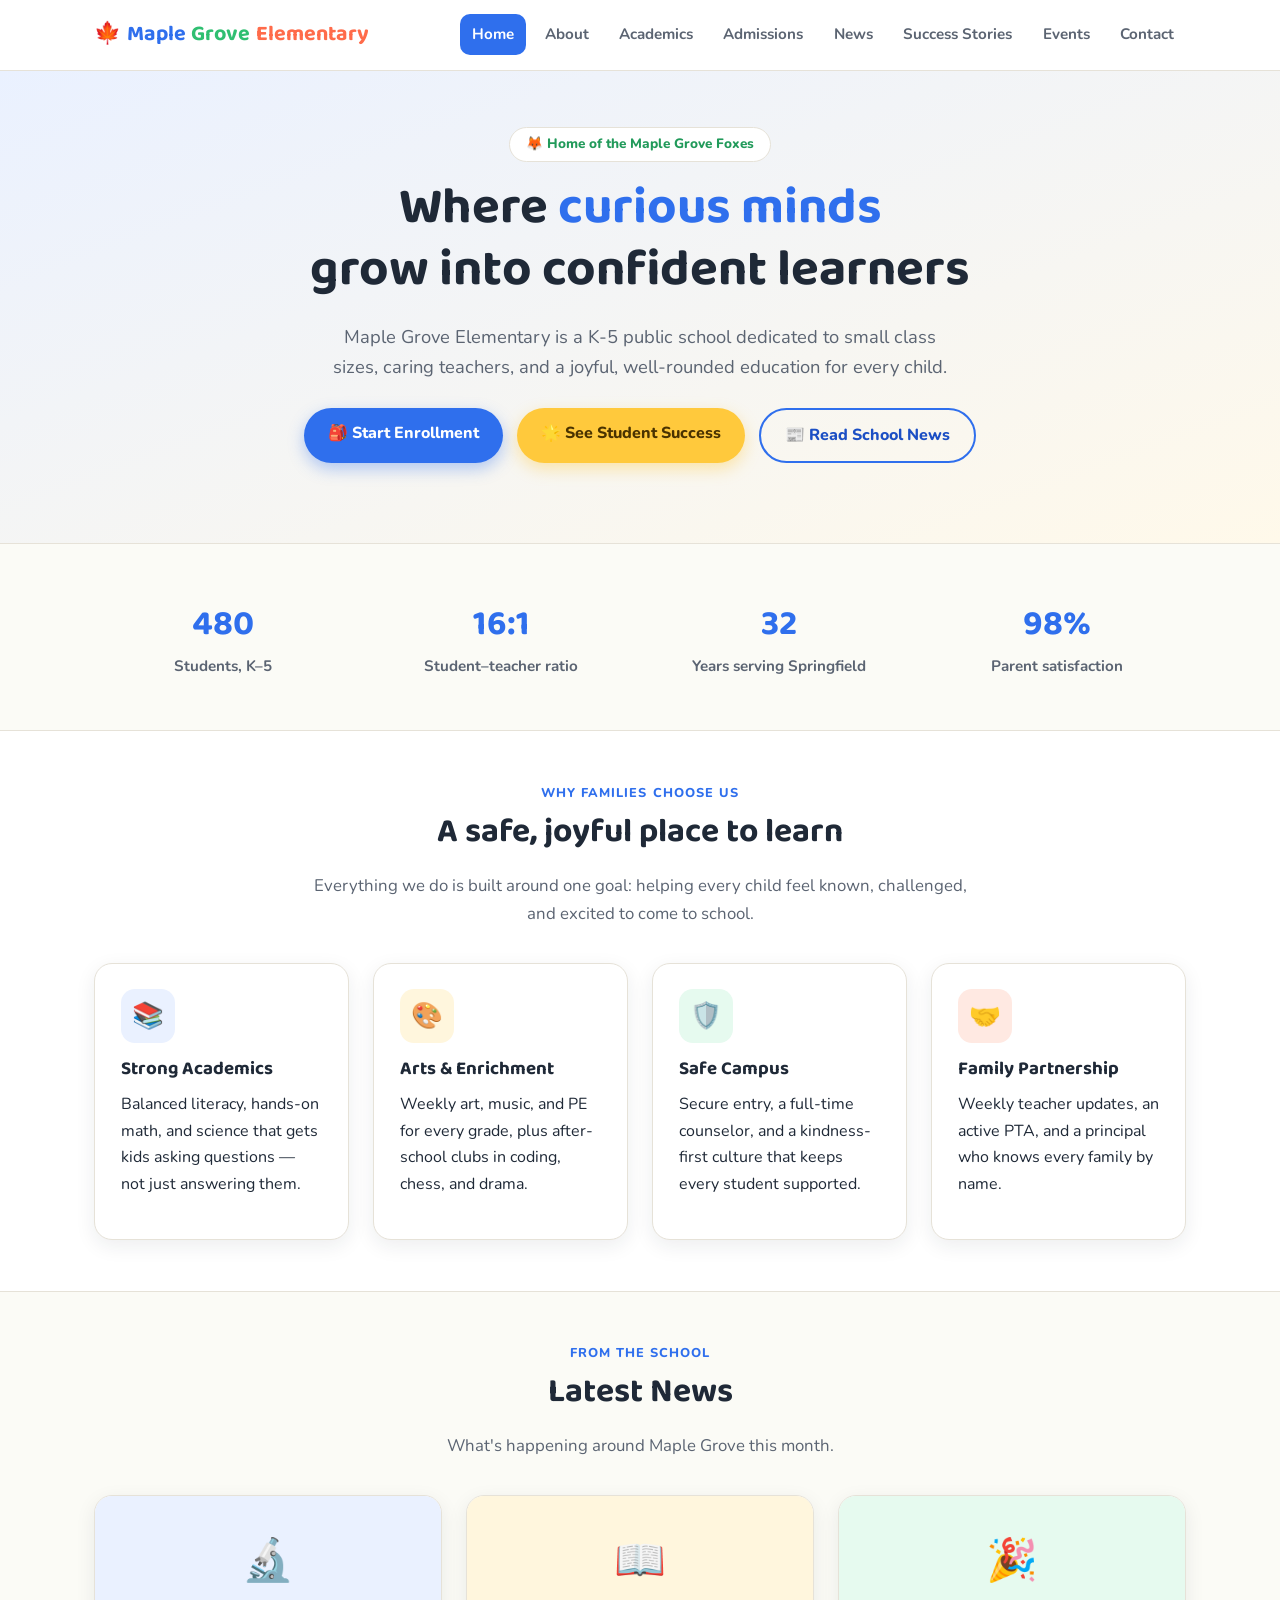
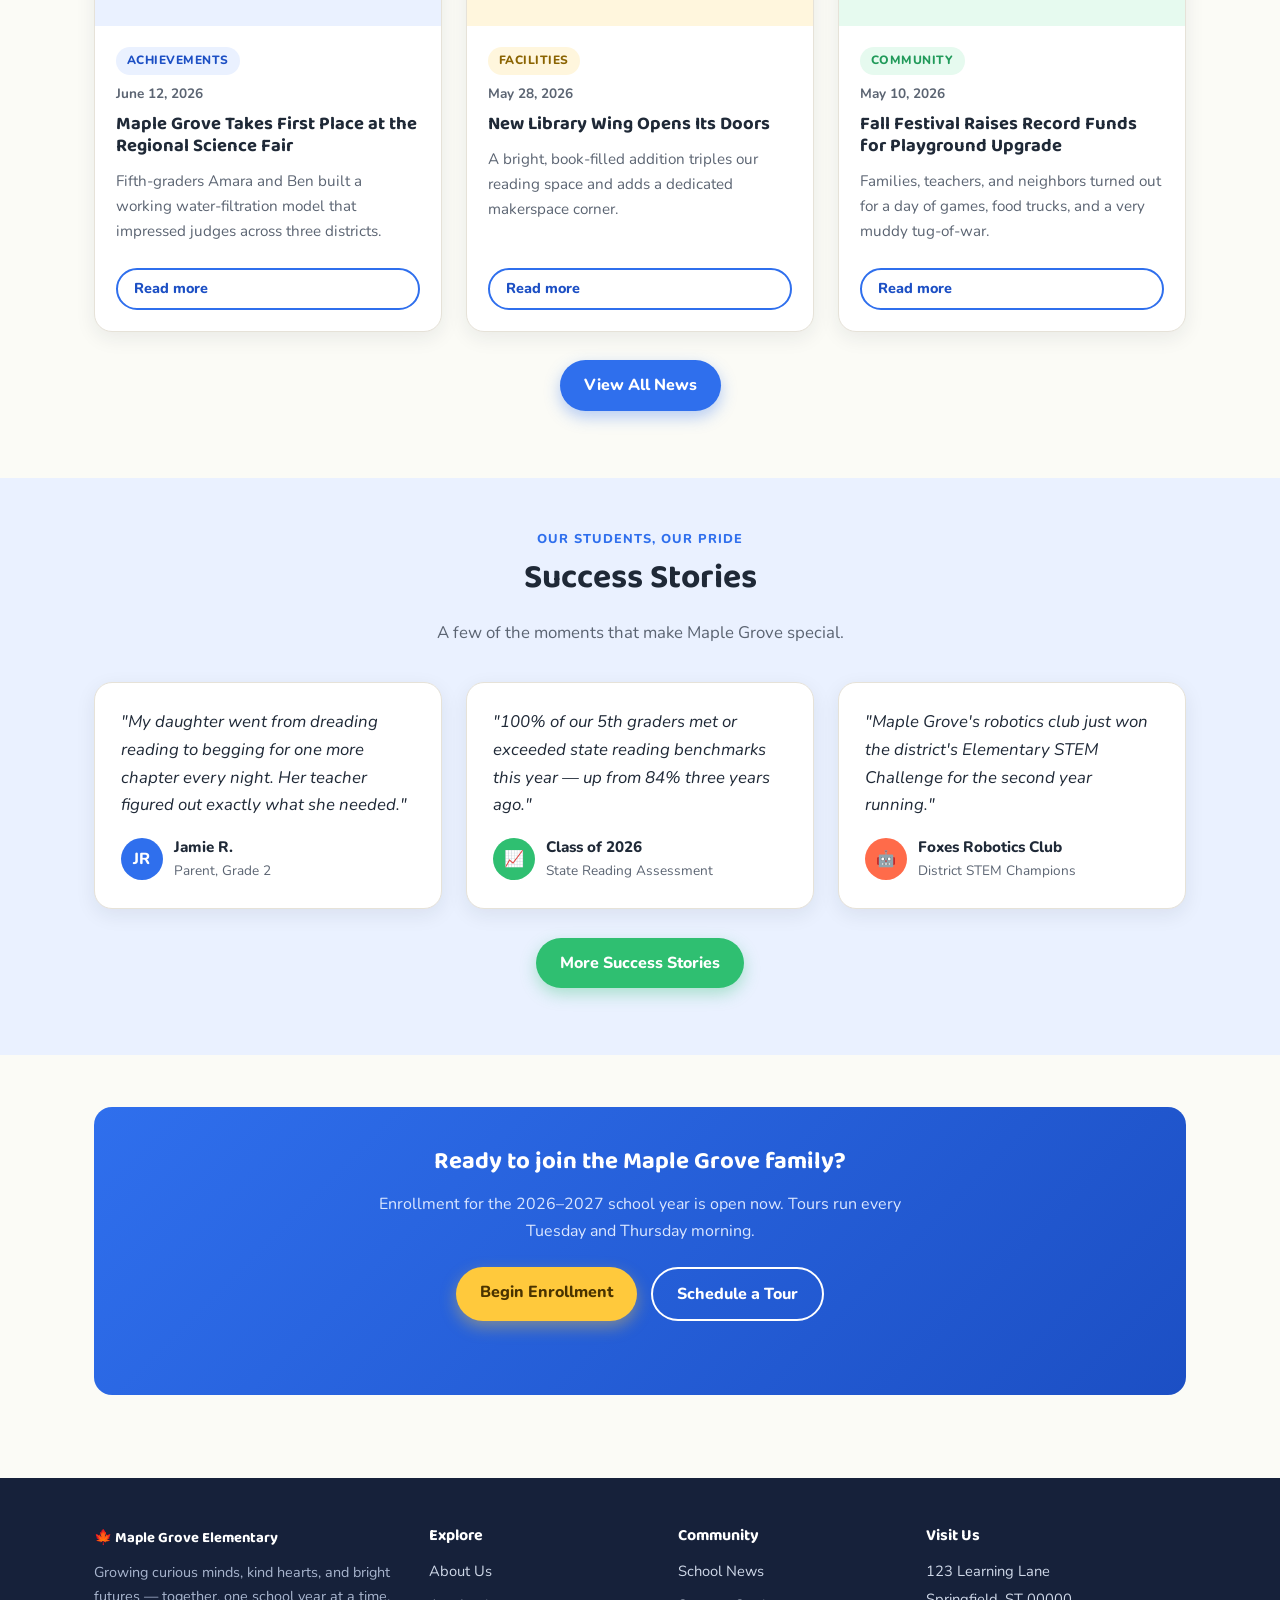
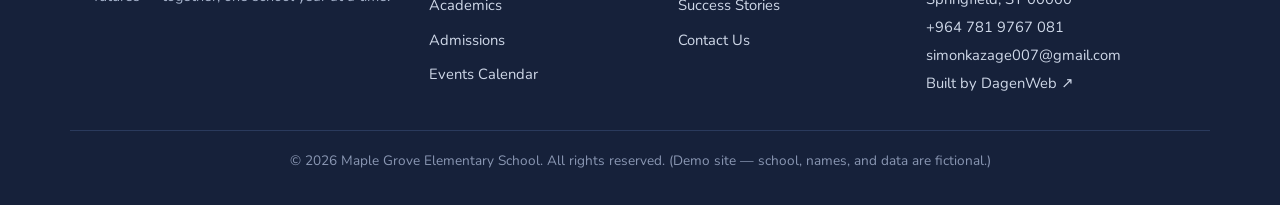
==== index.html @ 6165afce "Add files via upload" ====
<!DOCTYPE html>
<html lang="en">
<head>
<meta charset="UTF-8">
<meta name="viewport" content="width=device-width, initial-scale=1.0">
<title>Maple Grove Elementary School</title>
<meta name="description" content="Maple Grove Elementary School — a warm, welcoming K-5 school. Explore academics, admissions, news, events, and student success stories.">
<link rel="icon" href="data:image/svg+xml,<svg xmlns=%22http://www.w3.org/2000/svg%22 viewBox=%220 0 100 100%22><text y=%22.9em%22 font-size=%2290%22>🍁</text></svg>">
<link rel="preconnect" href="https://fonts.googleapis.com">
<link rel="preconnect" href="https://fonts.gstatic.com" crossorigin>
<link href="https://fonts.googleapis.com/css2?family=Baloo+2:wght@500;600;700;800&family=Nunito:wght@400;600;700;800&display=swap" rel="stylesheet">
<link rel="stylesheet" href="assets/css/style.css">
</head>
<body>
<header class="site-header">
    <div class="container header-inner">
        <a href="index.html" class="logo">🍁 <span class="logo-m">Maple</span> <span class="logo-g">Grove</span> <span class="logo-e">Elementary</span></a>
        <nav class="main-nav">
            <button class="nav-toggle" id="navToggle" aria-label="Toggle menu">☰</button>
            <ul id="navList">
                <li><a href="index.html" class="active">Home</a></li>
                <li><a href="about.html">About</a></li>
                <li><a href="academics.html">Academics</a></li>
                <li><a href="admissions.html">Admissions</a></li>
                <li><a href="news.html">News</a></li>
                <li><a href="success.html">Success Stories</a></li>
                <li><a href="events.html">Events</a></li>
                <li><a href="contact.html">Contact</a></li>
            </ul>
        </nav>
    </div>
</header>

<main>
<section class="hero">
    <div class="container hero-inner">
        <span class="hero-eyebrow">🦊 Home of the Maple Grove Foxes</span>
        <h1>Where <span class="accent">curious minds</span><br>grow into confident learners</h1>
        <p class="hero-sub">Maple Grove Elementary is a K-5 public school dedicated to small class sizes, caring teachers, and a joyful, well-rounded education for every child.</p>
        <div class="hero-actions">
            <a href="admissions.html" class="btn btn-blue">🎒 Start Enrollment</a>
            <a href="success.html" class="btn btn-yellow">🌟 See Student Success</a>
            <a href="news.html" class="btn btn-outline">📰 Read School News</a>
        </div>
    </div>
</section>

<section class="section">
    <div class="container">
        <div class="stats-row">
            <div class="stat"><span class="stat-num">480</span><span class="stat-label">Students, K–5</span></div>
            <div class="stat"><span class="stat-num">16:1</span><span class="stat-label">Student–teacher ratio</span></div>
            <div class="stat"><span class="stat-num">32</span><span class="stat-label">Years serving Springfield</span></div>
            <div class="stat"><span class="stat-num">98%</span><span class="stat-label">Parent satisfaction</span></div>
        </div>
    </div>
</section>

<section class="section section-alt">
    <div class="container">
        <div class="section-head">
            <span class="eyebrow">Why families choose us</span>
            <h2 class="section-title">A safe, joyful place to learn</h2>
            <p class="section-sub">Everything we do is built around one goal: helping every child feel known, challenged, and excited to come to school.</p>
        </div>
        <div class="grid grid-4">
            <div class="card">
                <div class="icon-badge bg-blue">📚</div>
                <h3>Strong Academics</h3>
                <p>Balanced literacy, hands-on math, and science that gets kids asking questions — not just answering them.</p>
            </div>
            <div class="card">
                <div class="icon-badge bg-yellow">🎨</div>
                <h3>Arts &amp; Enrichment</h3>
                <p>Weekly art, music, and PE for every grade, plus after-school clubs in coding, chess, and drama.</p>
            </div>
            <div class="card">
                <div class="icon-badge bg-green">🛡️</div>
                <h3>Safe Campus</h3>
                <p>Secure entry, a full-time counselor, and a kindness-first culture that keeps every student supported.</p>
            </div>
            <div class="card">
                <div class="icon-badge bg-orange">🤝</div>
                <h3>Family Partnership</h3>
                <p>Weekly teacher updates, an active PTA, and a principal who knows every family by name.</p>
            </div>
        </div>
    </div>
</section>

<section class="section">
    <div class="container">
        <div class="section-head">
            <span class="eyebrow">From the school</span>
            <h2 class="section-title">Latest News</h2>
            <p class="section-sub">What's happening around Maple Grove this month.</p>
        </div>
        <div class="grid grid-3">
            <div class="news-card">
                <div class="news-thumb bg-blue">🔬</div>
                <div class="news-card-body">
                    <span class="tag tag-blue">Achievements</span>
                    <span class="news-date">June 12, 2026</span>
                    <h3>Maple Grove Takes First Place at the Regional Science Fair</h3>
                    <p>Fifth-graders Amara and Ben built a working water-filtration model that impressed judges across three districts.</p>
                    <a href="news/article-science-fair.html" class="btn btn-outline btn-sm">Read more</a>
                </div>
            </div>
            <div class="news-card">
                <div class="news-thumb bg-yellow">📖</div>
                <div class="news-card-body">
                    <span class="tag tag-yellow">Facilities</span>
                    <span class="news-date">May 28, 2026</span>
                    <h3>New Library Wing Opens Its Doors</h3>
                    <p>A bright, book-filled addition triples our reading space and adds a dedicated makerspace corner.</p>
                    <a href="news/article-library-wing.html" class="btn btn-outline btn-sm">Read more</a>
                </div>
            </div>
            <div class="news-card">
                <div class="news-thumb bg-green">🎉</div>
                <div class="news-card-body">
                    <span class="tag tag-green">Community</span>
                    <span class="news-date">May 10, 2026</span>
                    <h3>Fall Festival Raises Record Funds for Playground Upgrade</h3>
                    <p>Families, teachers, and neighbors turned out for a day of games, food trucks, and a very muddy tug-of-war.</p>
                    <a href="news/article-fall-festival.html" class="btn btn-outline btn-sm">Read more</a>
                </div>
            </div>
        </div>
        <p class="text-center" style="margin-top:1.8rem;"><a href="news.html" class="btn btn-blue">View All News</a></p>
    </div>
</section>

<section class="section section-tint">
    <div class="container">
        <div class="section-head">
            <span class="eyebrow">Our students, our pride</span>
            <h2 class="section-title">Success Stories</h2>
            <p class="section-sub">A few of the moments that make Maple Grove special.</p>
        </div>
        <div class="grid grid-3">
            <div class="testimonial-card">
                <p class="testimonial-quote">"My daughter went from dreading reading to begging for one more chapter every night. Her teacher figured out exactly what she needed."</p>
                <div class="testimonial-author">
                    <div class="avatar avatar-blue">JR</div>
                    <div>
                        <div class="testimonial-name">Jamie R.</div>
                        <div class="testimonial-role">Parent, Grade 2</div>
                    </div>
                </div>
            </div>
            <div class="testimonial-card">
                <p class="testimonial-quote">"100% of our 5th graders met or exceeded state reading benchmarks this year — up from 84% three years ago."</p>
                <div class="testimonial-author">
                    <div class="avatar avatar-green">📈</div>
                    <div>
                        <div class="testimonial-name">Class of 2026</div>
                        <div class="testimonial-role">State Reading Assessment</div>
                    </div>
                </div>
            </div>
            <div class="testimonial-card">
                <p class="testimonial-quote">"Maple Grove's robotics club just won the district's Elementary STEM Challenge for the second year running."</p>
                <div class="testimonial-author">
                    <div class="avatar avatar-orange">🤖</div>
                    <div>
                        <div class="testimonial-name">Foxes Robotics Club</div>
                        <div class="testimonial-role">District STEM Champions</div>
                    </div>
                </div>
            </div>
        </div>
        <p class="text-center" style="margin-top:1.8rem;"><a href="success.html" class="btn btn-green">More Success Stories</a></p>
    </div>
</section>

<section class="section">
    <div class="container">
        <div class="cta-banner">
            <h2>Ready to join the Maple Grove family?</h2>
            <p>Enrollment for the 2026–2027 school year is open now. Tours run every Tuesday and Thursday morning.</p>
            <div class="hero-actions">
                <a href="admissions.html" class="btn btn-yellow">Begin Enrollment</a>
                <a href="contact.html" class="btn btn-outline" style="color:#fff;border-color:#fff;">Schedule a Tour</a>
            </div>
        </div>
    </div>
</section>
</main>

<footer class="site-footer">
    <div class="container footer-grid">
        <div class="footer-col footer-about">
            <a href="index.html" class="logo">🍁 Maple Grove Elementary</a>
            <p>Growing curious minds, kind hearts, and bright futures — together, one school year at a time.</p>
        </div>
        <div class="footer-col">
            <h4>Explore</h4>
            <ul>
                <li><a href="about.html">About Us</a></li>
                <li><a href="academics.html">Academics</a></li>
                <li><a href="admissions.html">Admissions</a></li>
                <li><a href="events.html">Events Calendar</a></li>
            </ul>
        </div>
        <div class="footer-col">
            <h4>Community</h4>
            <ul>
                <li><a href="news.html">School News</a></li>
                <li><a href="success.html">Success Stories</a></li>
                <li><a href="contact.html">Contact Us</a></li>
            </ul>
        </div>
        <div class="footer-col">
            <h4>Visit Us</h4>
            <address>
                123 Learning Lane<br>
                Springfield, ST 00000<br>
                <a href="tel:+9647819767081">+964 781 9767 081</a><br>
                <a href="mailto:simonkazage007@gmail.com">simonkazage007@gmail.com</a><br>
                <a href="https://simon-dagenhart.github.io/DagenWeb/" target="_blank" rel="noopener noreferrer">Built by DagenWeb &#8599;</a>
            </address>
        </div>
    </div>
    <div class="container footer-bottom">
        <p>&copy; <span id="year"></span> Maple Grove Elementary School. All rights reserved. (Demo site — school, names, and data are fictional.)</p>
    </div>
</footer>
<script src="assets/js/main.js"></script>
</body>
</html>
---- assets/css/style.css ----
:root {
    --blue: #2f6fed;
    --blue-dark: #1c4fc4;
    --blue-light: #eaf1ff;
    --yellow: #ffc93c;
    --yellow-dark: #e0a800;
    --green: #2fbf71;
    --green-dark: #219a5a;
    --orange: #ff6b4a;
    --red: #e8483a;
    --ink: #1f2937;
    --ink-light: #5b6472;
    --bg: #fbfbf6;
    --card-bg: #ffffff;
    --border: #e6e2d8;
    --radius: 18px;
    --radius-sm: 10px;
    --shadow: 0 6px 20px rgba(31, 41, 55, 0.08);
    --shadow-lg: 0 12px 32px rgba(31, 41, 55, 0.12);
}

* { box-sizing: border-box; }

html { scroll-behavior: smooth; }

body {
    margin: 0;
    font-family: 'Nunito', system-ui, -apple-system, 'Segoe UI', sans-serif;
    background: var(--bg);
    color: var(--ink);
    line-height: 1.65;
}

h1, h2, h3, h4 {
    font-family: 'Baloo 2', 'Nunito', system-ui, sans-serif;
    line-height: 1.2;
    margin: 0 0 0.6em;
    color: var(--ink);
}

p { margin: 0 0 1em; }

.container {
    max-width: 1140px;
    margin: 0 auto;
    padding: 0 1.5rem;
}

.container.narrow { max-width: 760px; }

a { color: var(--blue-dark); }
a:hover { color: var(--blue); }

img { max-width: 100%; display: block; }

ul { padding-left: 1.2em; }

/* ---------- Header ---------- */
.site-header {
    background: #ffffffee;
    backdrop-filter: blur(6px);
    border-bottom: 1px solid var(--border);
    position: sticky;
    top: 0;
    z-index: 20;
}

.header-inner {
    display: flex;
    align-items: center;
    justify-content: space-between;
    padding: 0.9rem 1.5rem;
    gap: 1rem;
}

.logo {
    font-family: 'Baloo 2', sans-serif;
    font-size: 1.35rem;
    font-weight: 700;
    color: var(--ink);
    text-decoration: none;
    white-space: nowrap;
    display: flex;
    align-items: center;
    gap: 0.35rem;
}
.logo:hover { color: var(--ink); }
.logo .logo-m { color: var(--blue); }
.logo .logo-g { color: var(--green); }
.logo .logo-e { color: var(--orange); }

.main-nav { display: flex; align-items: center; }

.nav-toggle {
    display: none;
    background: none;
    border: 2px solid var(--border);
    border-radius: var(--radius-sm);
    font-size: 1.3rem;
    padding: 0.25rem 0.6rem;
    cursor: pointer;
}

#navList {
    display: flex;
    list-style: none;
    margin: 0;
    padding: 0;
    gap: 0.4rem;
    flex-wrap: wrap;
    justify-content: flex-end;
}

#navList a {
    display: block;
    padding: 0.5rem 0.75rem;
    border-radius: var(--radius-sm);
    color: var(--ink-light);
    text-decoration: none;
    font-weight: 700;
    font-size: 0.95rem;
    transition: background 0.15s, color 0.15s;
}

#navList a:hover { background: var(--blue-light); color: var(--blue-dark); }
#navList a.active { background: var(--blue); color: #fff; }

/* ---------- Buttons ---------- */
.btn {
    display: inline-block;
    padding: 0.75rem 1.5rem;
    border-radius: 999px;
    font-weight: 800;
    text-decoration: none;
    font-size: 1rem;
    border: none;
    cursor: pointer;
    transition: transform 0.12s ease, box-shadow 0.12s ease;
}
.btn:hover { transform: translateY(-2px); text-decoration: none; }

.btn-blue { background: var(--blue); color: #fff; box-shadow: 0 6px 16px rgba(47, 111, 237, 0.35); }
.btn-blue:hover { background: var(--blue-dark); color: #fff; }

.btn-yellow { background: var(--yellow); color: #4a3300; box-shadow: 0 6px 16px rgba(255, 201, 60, 0.4); }
.btn-yellow:hover { background: var(--yellow-dark); color: #4a3300; }

.btn-green { background: var(--green); color: #fff; box-shadow: 0 6px 16px rgba(47, 191, 113, 0.35); }
.btn-green:hover { background: var(--green-dark); color: #fff; }

.btn-outline {
    background: transparent;
    color: var(--blue-dark);
    border: 2px solid var(--blue);
}
.btn-outline:hover { background: var(--blue-light); color: var(--blue-dark); }

.btn-sm { padding: 0.45rem 1rem; font-size: 0.9rem; }

/* ---------- Hero ---------- */
.hero {
    background: linear-gradient(160deg, var(--blue-light) 0%, #fff9ea 100%);
    padding: 3.5rem 0 3rem;
    border-bottom: 1px solid var(--border);
}

.hero-inner { text-align: center; }

.hero-eyebrow {
    display: inline-block;
    background: #fff;
    border: 1px solid var(--border);
    border-radius: 999px;
    padding: 0.35rem 1rem;
    font-weight: 800;
    font-size: 0.85rem;
    color: var(--green-dark);
    margin-bottom: 1rem;
}

.hero h1 {
    font-size: clamp(2rem, 5vw, 3.2rem);
    margin-bottom: 0.4em;
}
.hero h1 .accent { color: var(--blue); }

.hero-sub {
    max-width: 640px;
    margin: 0 auto 1.6rem;
    font-size: 1.15rem;
    color: var(--ink-light);
}

.hero-actions {
    display: flex;
    gap: 0.9rem;
    justify-content: center;
    flex-wrap: wrap;
    margin-bottom: 2rem;
}

.page-hero {
    background: linear-gradient(160deg, var(--blue-light) 0%, #fff9ea 100%);
    padding: 2.6rem 0;
    border-bottom: 1px solid var(--border);
    text-align: center;
}
.page-hero h1 { font-size: clamp(1.8rem, 4vw, 2.6rem); }
.page-hero p { color: var(--ink-light); max-width: 640px; margin: 0 auto; font-size: 1.05rem; }

/* ---------- Sections ---------- */
.section { padding: 3.2rem 0; }
.section-alt { background: #fff; border-top: 1px solid var(--border); border-bottom: 1px solid var(--border); }
.section-tint { background: var(--blue-light); }

.section-head { text-align: center; max-width: 680px; margin: 0 auto 2.2rem; }
.section-title { font-size: clamp(1.5rem, 3.5vw, 2.1rem); }
.section-sub { color: var(--ink-light); font-size: 1.05rem; }
.eyebrow {
    display: block;
    font-weight: 800;
    color: var(--blue);
    text-transform: uppercase;
    letter-spacing: 0.08em;
    font-size: 0.8rem;
    margin-bottom: 0.5rem;
}

/* ---------- Grids & Cards ---------- */
.grid { display: grid; gap: 1.5rem; }
.grid-2 { grid-template-columns: repeat(2, 1fr); }
.grid-3 { grid-template-columns: repeat(3, 1fr); }
.grid-4 { grid-template-columns: repeat(4, 1fr); }

.card {
    background: var(--card-bg);
    border: 1px solid var(--border);
    border-radius: var(--radius);
    padding: 1.6rem;
    box-shadow: var(--shadow);
}

.icon-badge {
    width: 54px;
    height: 54px;
    border-radius: 14px;
    display: flex;
    align-items: center;
    justify-content: center;
    font-size: 1.6rem;
    margin-bottom: 0.9rem;
}
.bg-blue { background: var(--blue-light); }
.bg-yellow { background: #fff6dd; }
.bg-green { background: #e6faef; }
.bg-orange { background: #ffe9e2; }

/* Stats */
.stats-row {
    display: grid;
    grid-template-columns: repeat(4, 1fr);
    gap: 1.2rem;
    text-align: center;
}
.stat-num {
    font-family: 'Baloo 2', sans-serif;
    font-size: 2.2rem;
    font-weight: 700;
    color: var(--blue);
    display: block;
}
.stat-label { color: var(--ink-light); font-weight: 700; font-size: 0.95rem; }

/* News cards */
.news-card {
    background: var(--card-bg);
    border: 1px solid var(--border);
    border-radius: var(--radius);
    overflow: hidden;
    box-shadow: var(--shadow);
    display: flex;
    flex-direction: column;
}
.news-thumb {
    height: 130px;
    display: flex;
    align-items: center;
    justify-content: center;
    font-size: 2.6rem;
}
.news-card-body { padding: 1.3rem; display: flex; flex-direction: column; gap: 0.5rem; flex: 1; }
.news-date { color: var(--ink-light); font-size: 0.85rem; font-weight: 700; }
.news-card-body h3 { font-size: 1.15rem; margin-bottom: 0.2em; }
.news-card-body p { color: var(--ink-light); font-size: 0.95rem; flex: 1; }

.tag {
    display: inline-block;
    font-size: 0.75rem;
    font-weight: 800;
    text-transform: uppercase;
    letter-spacing: 0.04em;
    padding: 0.25rem 0.7rem;
    border-radius: 999px;
    width: fit-content;
}
.tag-blue { background: var(--blue-light); color: var(--blue-dark); }
.tag-green { background: #e6faef; color: var(--green-dark); }
.tag-orange { background: #ffe9e2; color: #a8401f; }
.tag-yellow { background: #fff6dd; color: #8a6300; }

/* Article page */
.article-header { margin-bottom: 1.6rem; }
.article-meta { color: var(--ink-light); font-size: 0.9rem; font-weight: 700; margin-bottom: 0.6rem; }
.article-body { font-size: 1.08rem; }
.article-body h2 { margin-top: 1.4em; font-size: 1.35rem; }
.article-body blockquote {
    margin: 1.5rem 0;
    padding: 1rem 1.3rem;
    background: var(--blue-light);
    border-left: 4px solid var(--blue);
    border-radius: var(--radius-sm);
    font-style: italic;
}
.back-link { display: inline-block; margin-bottom: 1.4rem; font-weight: 700; }

/* Testimonials */
.testimonial-card {
    background: var(--card-bg);
    border: 1px solid var(--border);
    border-radius: var(--radius);
    padding: 1.6rem;
    box-shadow: var(--shadow);
}
.testimonial-quote { font-size: 1.05rem; font-style: italic; margin-bottom: 1rem; }
.testimonial-author { display: flex; align-items: center; gap: 0.7rem; }
.avatar {
    width: 42px;
    height: 42px;
    border-radius: 50%;
    display: flex;
    align-items: center;
    justify-content: center;
    font-weight: 800;
    color: #fff;
    flex-shrink: 0;
}
.avatar-blue { background: var(--blue); }
.avatar-green { background: var(--green); }
.avatar-orange { background: var(--orange); }
.testimonial-name { font-weight: 800; font-size: 0.95rem; }
.testimonial-role { color: var(--ink-light); font-size: 0.85rem; }

/* Staff */
.staff-card { text-align: center; }
.staff-card .avatar { width: 76px; height: 76px; font-size: 1.6rem; margin: 0 auto 0.8rem; }
.staff-card h3 { margin-bottom: 0.1em; font-size: 1.1rem; }
.staff-role { color: var(--blue-dark); font-weight: 800; font-size: 0.9rem; margin-bottom: 0.5rem; }
.staff-card p { color: var(--ink-light); font-size: 0.9rem; }

/* Timeline (achievements) */
.timeline { list-style: none; padding: 0; margin: 0; }
.timeline li {
    display: grid;
    grid-template-columns: 90px 1fr;
    gap: 1.2rem;
    padding: 1.1rem 0;
    border-bottom: 1px solid var(--border);
}
.timeline li:last-child { border-bottom: none; }
.timeline-year { font-family: 'Baloo 2', sans-serif; font-weight: 700; color: var(--green-dark); font-size: 1.1rem; }
.timeline h4 { margin-bottom: 0.2em; font-size: 1.05rem; }
.timeline p { color: var(--ink-light); margin-bottom: 0; font-size: 0.95rem; }

/* Tables */
.table-wrap { overflow-x: auto; border: 1px solid var(--border); border-radius: var(--radius); }
table { width: 100%; border-collapse: collapse; background: var(--card-bg); }
th, td { padding: 0.85rem 1.1rem; text-align: left; border-bottom: 1px solid var(--border); font-size: 0.95rem; }
th { background: var(--blue-light); color: var(--blue-dark); font-weight: 800; }
tr:last-child td { border-bottom: none; }

/* Steps */
.steps { list-style: none; padding: 0; margin: 0; display: grid; gap: 1rem; }
.step {
    display: grid;
    grid-template-columns: 44px 1fr;
    gap: 1rem;
    background: var(--card-bg);
    border: 1px solid var(--border);
    border-radius: var(--radius);
    padding: 1.2rem;
    box-shadow: var(--shadow);
}
.step-num {
    width: 44px;
    height: 44px;
    border-radius: 50%;
    background: var(--blue);
    color: #fff;
    display: flex;
    align-items: center;
    justify-content: center;
    font-weight: 800;
    font-family: 'Baloo 2', sans-serif;
}
.step h3 { margin-bottom: 0.2em; font-size: 1.05rem; }
.step p { margin-bottom: 0; color: var(--ink-light); }

/* Events */
.event-card {
    display: grid;
    grid-template-columns: 90px 1fr;
    gap: 1.2rem;
    background: var(--card-bg);
    border: 1px solid var(--border);
    border-radius: var(--radius);
    padding: 1.2rem;
    box-shadow: var(--shadow);
    align-items: center;
}
.event-date {
    background: var(--blue-light);
    border-radius: var(--radius-sm);
    text-align: center;
    padding: 0.6rem 0.3rem;
    color: var(--blue-dark);
}
.event-date .day { font-family: 'Baloo 2', sans-serif; font-size: 1.5rem; font-weight: 700; display: block; }
.event-date .mon { font-size: 0.75rem; font-weight: 800; text-transform: uppercase; }
.event-card h3 { font-size: 1.05rem; margin-bottom: 0.15em; }
.event-card p { margin-bottom: 0; color: var(--ink-light); font-size: 0.92rem; }

/* FAQ */
details.faq {
    background: var(--card-bg);
    border: 1px solid var(--border);
    border-radius: var(--radius-sm);
    padding: 1rem 1.2rem;
    margin-bottom: 0.8rem;
}
details.faq summary { font-weight: 800; cursor: pointer; }
details.faq p { margin: 0.7rem 0 0; color: var(--ink-light); }

/* CTA banner */
.cta-banner {
    background: linear-gradient(135deg, var(--blue), #1c4fc4);
    color: #fff;
    border-radius: var(--radius);
    padding: 2.6rem 2rem;
    text-align: center;
}
.cta-banner h2 { color: #fff; }
.cta-banner p { color: #dbe7ff; max-width: 560px; margin: 0 auto 1.4rem; }
.cta-banner .btn-yellow { color: #4a3300; }

/* Forms */
.form-grid { display: grid; gap: 1.1rem; }
label { display: block; font-weight: 800; margin-bottom: 0.35rem; font-size: 0.95rem; }
input, select, textarea {
    width: 100%;
    padding: 0.7rem 0.9rem;
    border: 1px solid var(--border);
    border-radius: var(--radius-sm);
    font-family: inherit;
    font-size: 1rem;
    background: #fff;
    color: var(--ink);
}
input:focus, select:focus, textarea:focus { outline: 2px solid var(--blue); outline-offset: 1px; }
.form-note { font-size: 0.85rem; color: var(--ink-light); }
.form-status { font-weight: 800; margin-top: 0.8rem; }
.form-status.ok { color: var(--green-dark); }

/* Map placeholder */
.map-box {
    background: repeating-linear-gradient(45deg, var(--blue-light), var(--blue-light) 12px, #fff 12px, #fff 24px);
    border: 1px solid var(--border);
    border-radius: var(--radius);
    padding: 2.2rem;
    text-align: center;
    color: var(--blue-dark);
    font-weight: 800;
}

/* Footer */
.site-footer { background: #16213a; color: #cfd8e8; padding: 3rem 0 1.2rem; margin-top: 2rem; }
.footer-grid { display: grid; grid-template-columns: 1.4fr 1fr 1fr 1.2fr; gap: 2rem; padding-bottom: 2rem; border-bottom: 1px solid #2a3a5c; }
.footer-col h4 { color: #fff; font-size: 1rem; margin-bottom: 0.8rem; }
.footer-col ul { list-style: none; padding: 0; margin: 0; display: grid; gap: 0.5rem; }
.footer-col a { color: #cfd8e8; text-decoration: none; font-size: 0.92rem; }
.footer-col a:hover { color: #fff; text-decoration: underline; }
.footer-about .logo { color: #fff; margin-bottom: 0.7rem; }
.footer-about .logo .logo-m, .footer-about .logo .logo-g, .footer-about .logo .logo-e { color: #fff; }
.footer-about p { font-size: 0.9rem; color: #a9b6cf; }
address { font-style: normal; font-size: 0.92rem; line-height: 1.9; }
.footer-bottom { padding-top: 1.2rem; text-align: center; font-size: 0.85rem; color: #8a97b3; }

/* Utility */
.mt-0 { margin-top: 0; }
.text-center { text-align: center; }

/* ---------- Responsive ---------- */
@media (max-width: 900px) {
    .grid-4 { grid-template-columns: repeat(2, 1fr); }
    .grid-3 { grid-template-columns: repeat(2, 1fr); }
    .stats-row { grid-template-columns: repeat(2, 1fr); gap: 1.6rem; }
    .footer-grid { grid-template-columns: 1fr 1fr; }
}

@media (max-width: 720px) {
    .nav-toggle { display: inline-block; }
    #navList {
        display: none;
        position: absolute;
        top: 100%;
        left: 0;
        right: 0;
        background: #fff;
        border-bottom: 1px solid var(--border);
        flex-direction: column;
        padding: 0.7rem 1.2rem 1.1rem;
        gap: 0.2rem;
    }
    #navList.open { display: flex; }
    .header-inner { position: relative; }
    .grid-2, .grid-3, .grid-4 { grid-template-columns: 1fr; }
    .stats-row { grid-template-columns: repeat(2, 1fr); }
    .footer-grid { grid-template-columns: 1fr; }
    .timeline li, .event-card, .step { grid-template-columns: 1fr; }
    .timeline-year { margin-bottom: 0.2rem; }
}
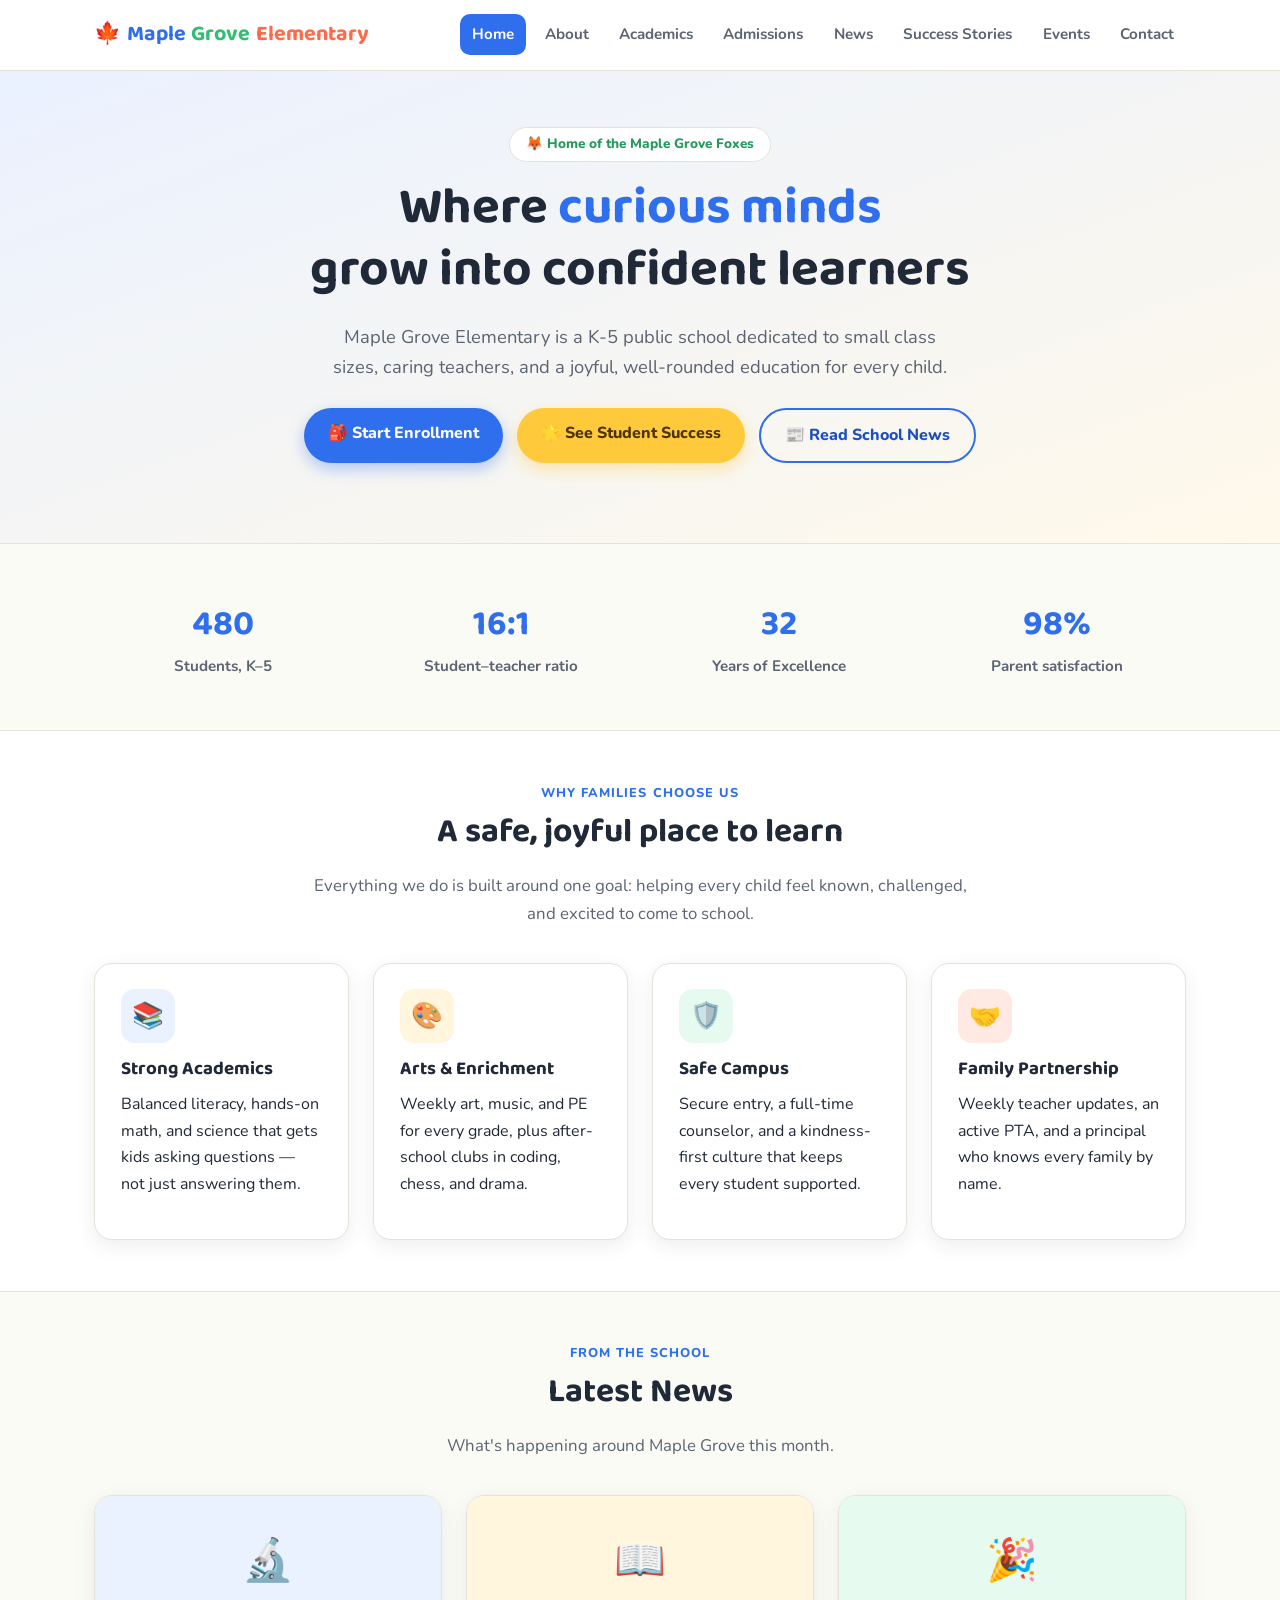
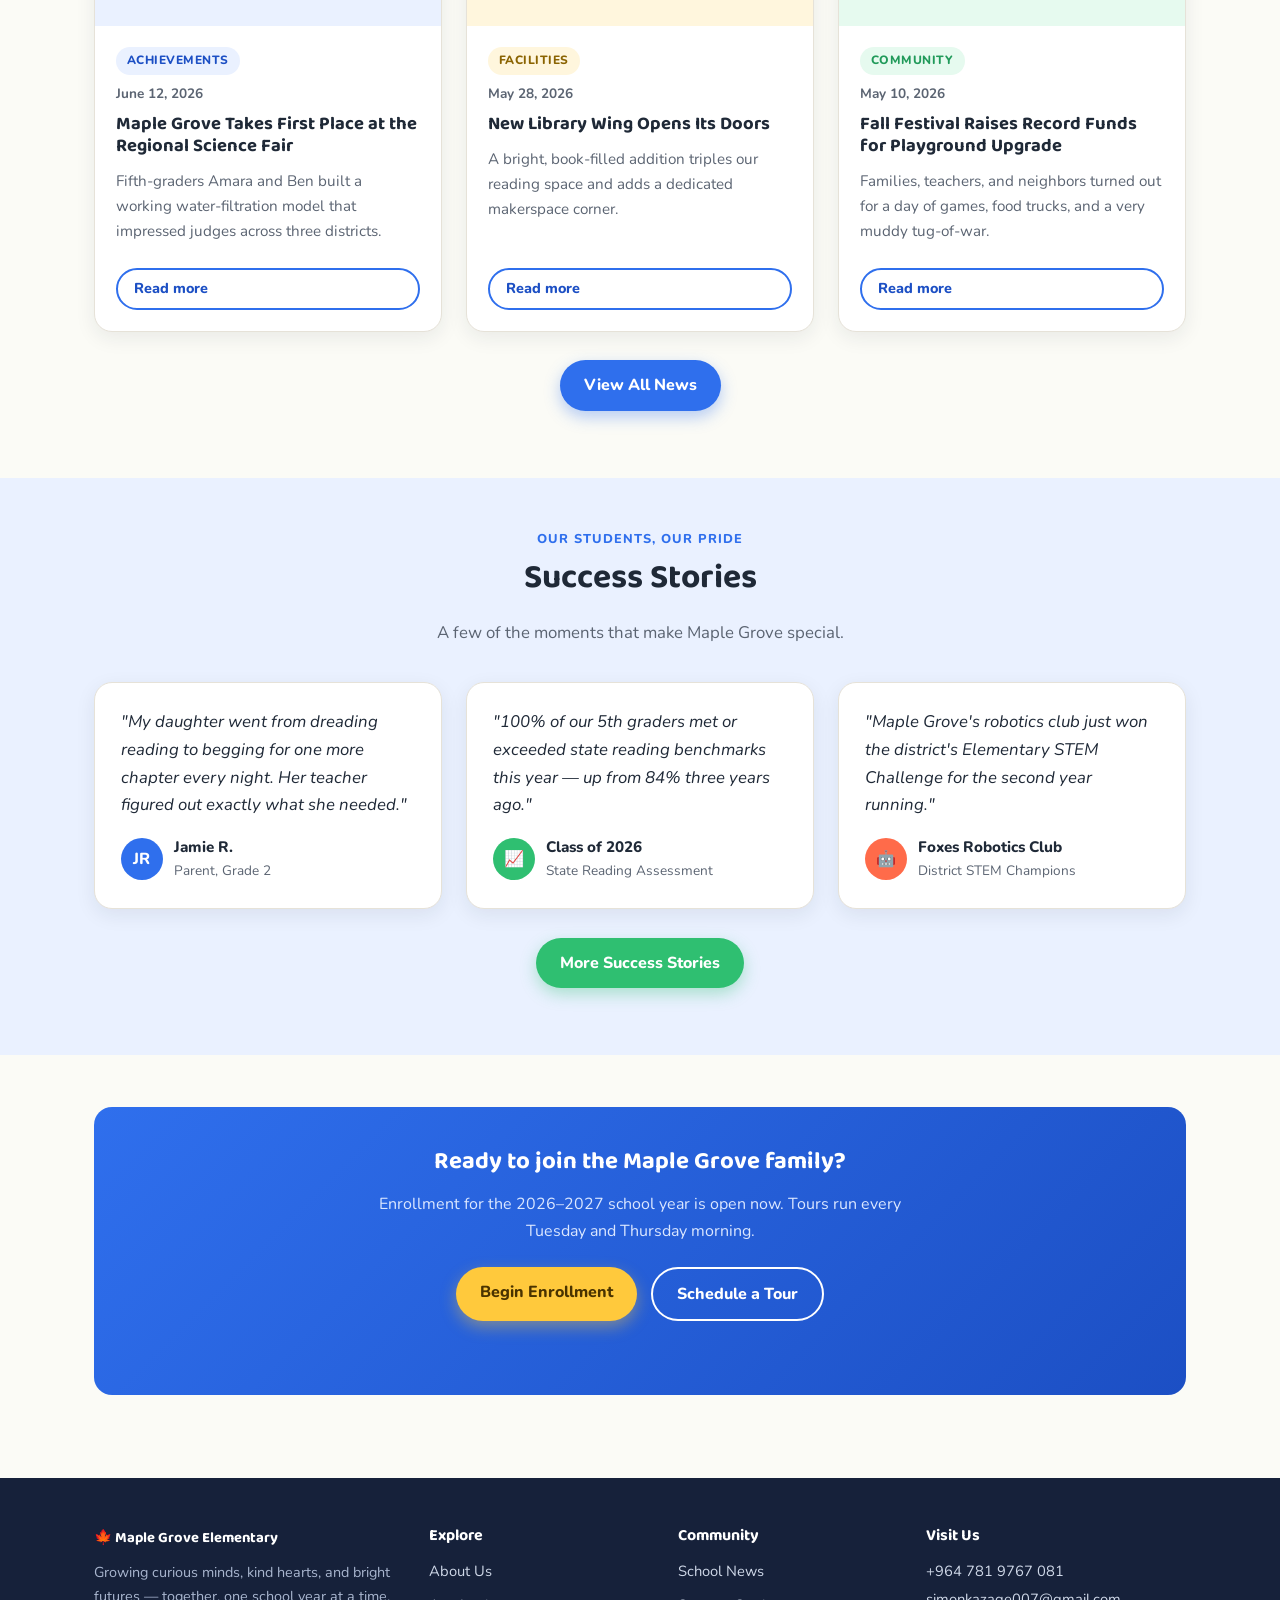
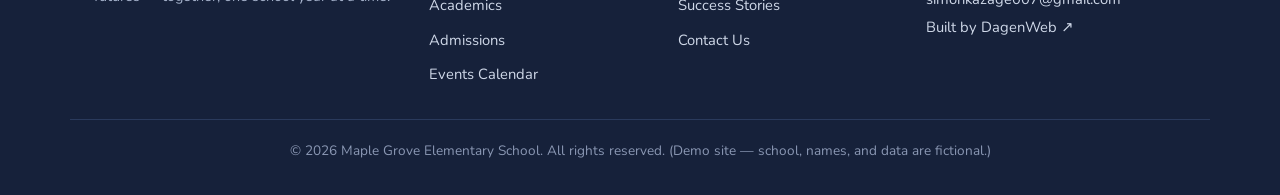
==== commit 7d482e40: "Add files via upload" ====
--- a/index.html
+++ b/index.html
@@ -50,7 +50,7 @@
         <div class="stats-row">
             <div class="stat"><span class="stat-num">480</span><span class="stat-label">Students, K–5</span></div>
             <div class="stat"><span class="stat-num">16:1</span><span class="stat-label">Student–teacher ratio</span></div>
-            <div class="stat"><span class="stat-num">32</span><span class="stat-label">Years serving Springfield</span></div>
+            <div class="stat"><span class="stat-num">32</span><span class="stat-label">Years of Excellence</span></div>
             <div class="stat"><span class="stat-num">98%</span><span class="stat-label">Parent satisfaction</span></div>
         </div>
     </div>
@@ -214,8 +214,6 @@
         <div class="footer-col">
             <h4>Visit Us</h4>
             <address>
-                123 Learning Lane<br>
-                Springfield, ST 00000<br>
                 <a href="tel:+9647819767081">+964 781 9767 081</a><br>
                 <a href="mailto:simonkazage007@gmail.com">simonkazage007@gmail.com</a><br>
                 <a href="https://simon-dagenhart.github.io/DagenWeb/" target="_blank" rel="noopener noreferrer">Built by DagenWeb &#8599;</a>
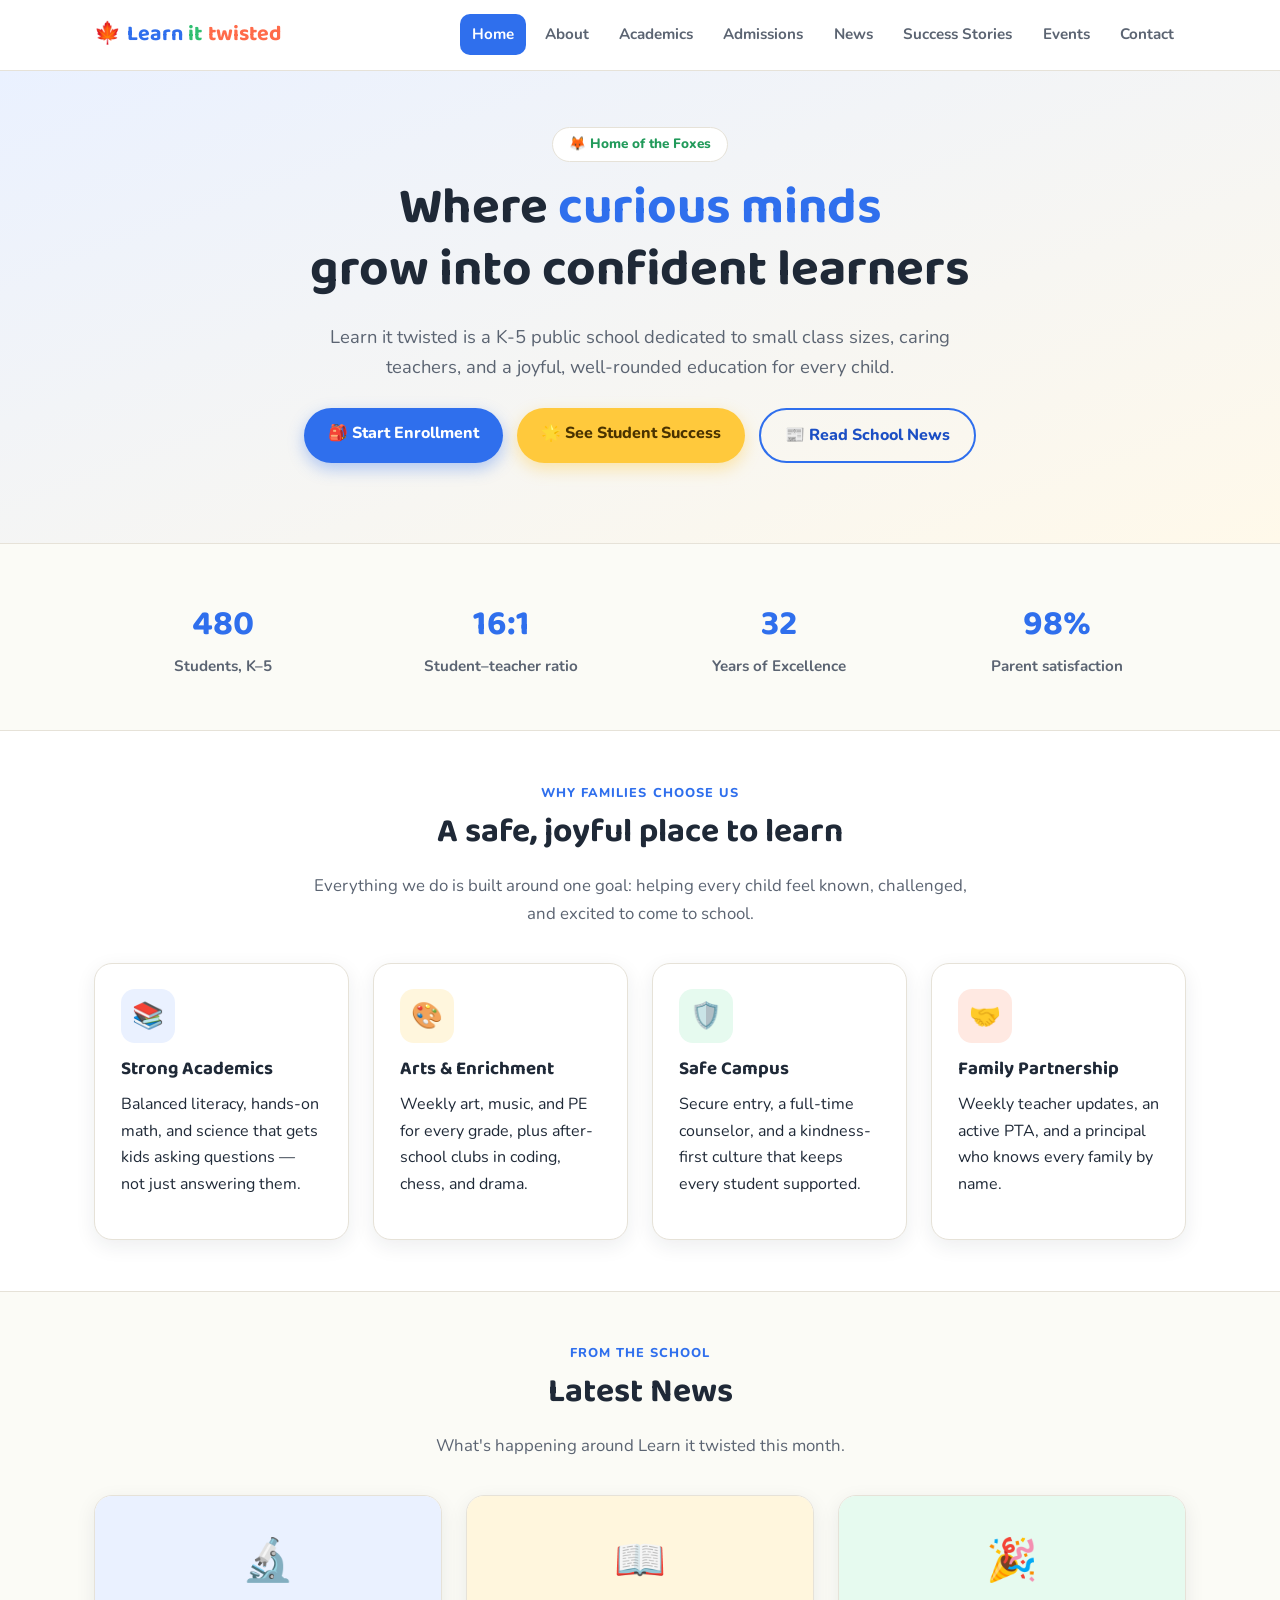
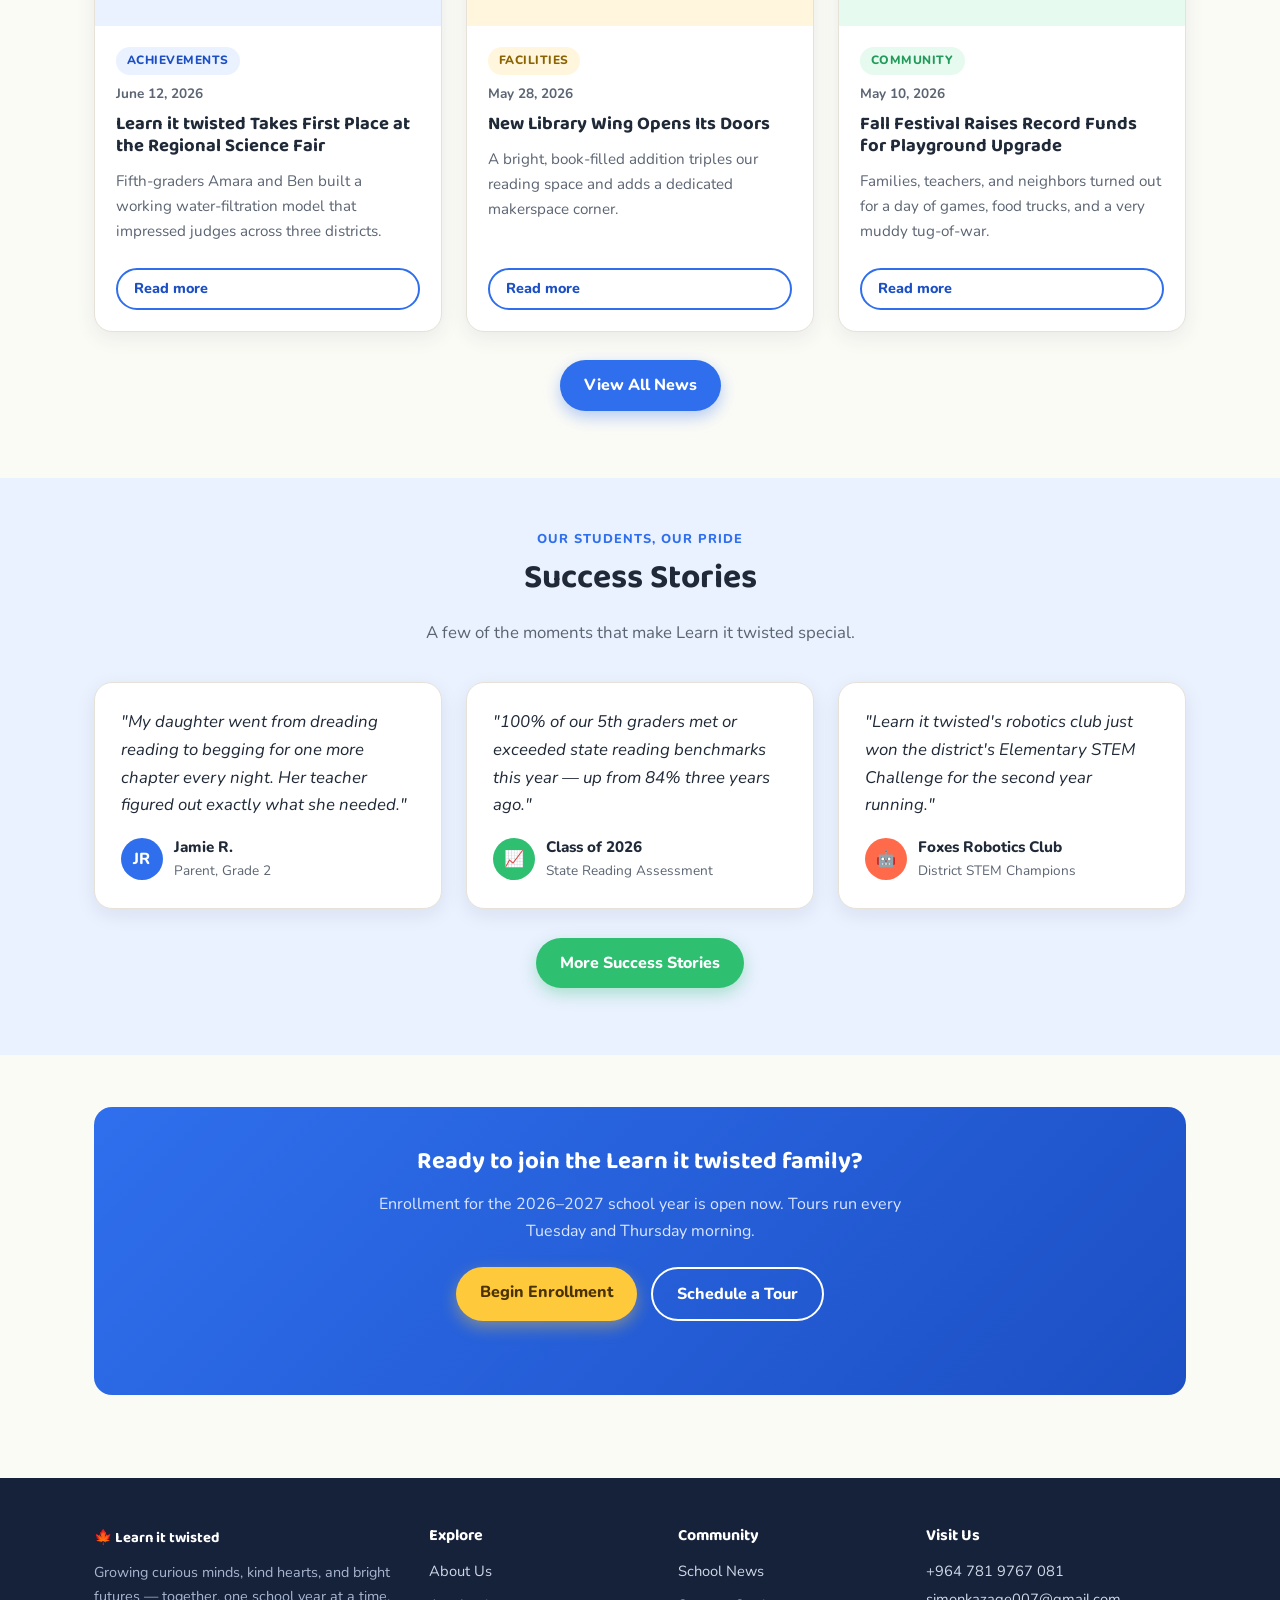
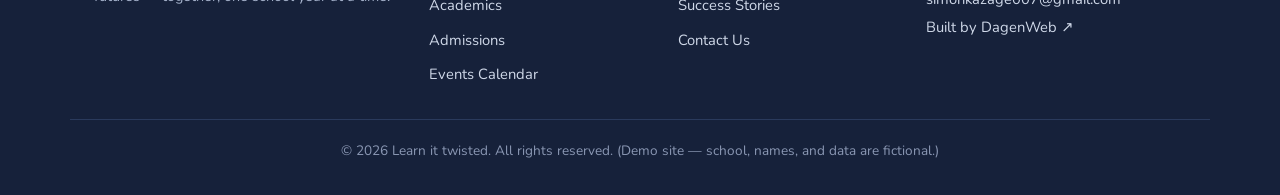
==== commit b291db3c: "Add files via upload" ====
--- a/index.html
+++ b/index.html
@@ -3,8 +3,8 @@
 <head>
 <meta charset="UTF-8">
 <meta name="viewport" content="width=device-width, initial-scale=1.0">
-<title>Maple Grove Elementary School</title>
-<meta name="description" content="Maple Grove Elementary School — a warm, welcoming K-5 school. Explore academics, admissions, news, events, and student success stories.">
+<title>Learn it twisted</title>
+<meta name="description" content="Learn it twisted — a warm, welcoming K-5 school. Explore academics, admissions, news, events, and student success stories.">
 <link rel="icon" href="data:image/svg+xml,<svg xmlns=%22http://www.w3.org/2000/svg%22 viewBox=%220 0 100 100%22><text y=%22.9em%22 font-size=%2290%22>🍁</text></svg>">
 <link rel="preconnect" href="https://fonts.googleapis.com">
 <link rel="preconnect" href="https://fonts.gstatic.com" crossorigin>
@@ -14,7 +14,7 @@
 <body>
 <header class="site-header">
     <div class="container header-inner">
-        <a href="index.html" class="logo">🍁 <span class="logo-m">Maple</span> <span class="logo-g">Grove</span> <span class="logo-e">Elementary</span></a>
+        <a href="index.html" class="logo">🍁 <span class="logo-m">Learn</span> <span class="logo-g">it</span> <span class="logo-e">twisted</span></a>
         <nav class="main-nav">
             <button class="nav-toggle" id="navToggle" aria-label="Toggle menu">☰</button>
             <ul id="navList">
@@ -34,9 +34,9 @@
 <main>
 <section class="hero">
     <div class="container hero-inner">
-        <span class="hero-eyebrow">🦊 Home of the Maple Grove Foxes</span>
+        <span class="hero-eyebrow">🦊 Home of the Foxes</span>
         <h1>Where <span class="accent">curious minds</span><br>grow into confident learners</h1>
-        <p class="hero-sub">Maple Grove Elementary is a K-5 public school dedicated to small class sizes, caring teachers, and a joyful, well-rounded education for every child.</p>
+        <p class="hero-sub">Learn it twisted is a K-5 public school dedicated to small class sizes, caring teachers, and a joyful, well-rounded education for every child.</p>
         <div class="hero-actions">
             <a href="admissions.html" class="btn btn-blue">🎒 Start Enrollment</a>
             <a href="success.html" class="btn btn-yellow">🌟 See Student Success</a>
@@ -93,7 +93,7 @@
         <div class="section-head">
             <span class="eyebrow">From the school</span>
             <h2 class="section-title">Latest News</h2>
-            <p class="section-sub">What's happening around Maple Grove this month.</p>
+            <p class="section-sub">What's happening around Learn it twisted this month.</p>
         </div>
         <div class="grid grid-3">
             <div class="news-card">
@@ -101,7 +101,7 @@
                 <div class="news-card-body">
                     <span class="tag tag-blue">Achievements</span>
                     <span class="news-date">June 12, 2026</span>
-                    <h3>Maple Grove Takes First Place at the Regional Science Fair</h3>
+                    <h3>Learn it twisted Takes First Place at the Regional Science Fair</h3>
                     <p>Fifth-graders Amara and Ben built a working water-filtration model that impressed judges across three districts.</p>
                     <a href="news/article-science-fair.html" class="btn btn-outline btn-sm">Read more</a>
                 </div>
@@ -136,7 +136,7 @@
         <div class="section-head">
             <span class="eyebrow">Our students, our pride</span>
             <h2 class="section-title">Success Stories</h2>
-            <p class="section-sub">A few of the moments that make Maple Grove special.</p>
+            <p class="section-sub">A few of the moments that make Learn it twisted special.</p>
         </div>
         <div class="grid grid-3">
             <div class="testimonial-card">
@@ -160,7 +160,7 @@
                 </div>
             </div>
             <div class="testimonial-card">
-                <p class="testimonial-quote">"Maple Grove's robotics club just won the district's Elementary STEM Challenge for the second year running."</p>
+                <p class="testimonial-quote">"Learn it twisted's robotics club just won the district's Elementary STEM Challenge for the second year running."</p>
                 <div class="testimonial-author">
                     <div class="avatar avatar-orange">🤖</div>
                     <div>
@@ -177,7 +177,7 @@
 <section class="section">
     <div class="container">
         <div class="cta-banner">
-            <h2>Ready to join the Maple Grove family?</h2>
+            <h2>Ready to join the Learn it twisted family?</h2>
             <p>Enrollment for the 2026–2027 school year is open now. Tours run every Tuesday and Thursday morning.</p>
             <div class="hero-actions">
                 <a href="admissions.html" class="btn btn-yellow">Begin Enrollment</a>
@@ -191,7 +191,7 @@
 <footer class="site-footer">
     <div class="container footer-grid">
         <div class="footer-col footer-about">
-            <a href="index.html" class="logo">🍁 Maple Grove Elementary</a>
+            <a href="index.html" class="logo">🍁 Learn it twisted</a>
             <p>Growing curious minds, kind hearts, and bright futures — together, one school year at a time.</p>
         </div>
         <div class="footer-col">
@@ -221,7 +221,7 @@
         </div>
     </div>
     <div class="container footer-bottom">
-        <p>&copy; <span id="year"></span> Maple Grove Elementary School. All rights reserved. (Demo site — school, names, and data are fictional.)</p>
+        <p>&copy; <span id="year"></span> Learn it twisted. All rights reserved. (Demo site — school, names, and data are fictional.)</p>
     </div>
 </footer>
 <script src="assets/js/main.js"></script>
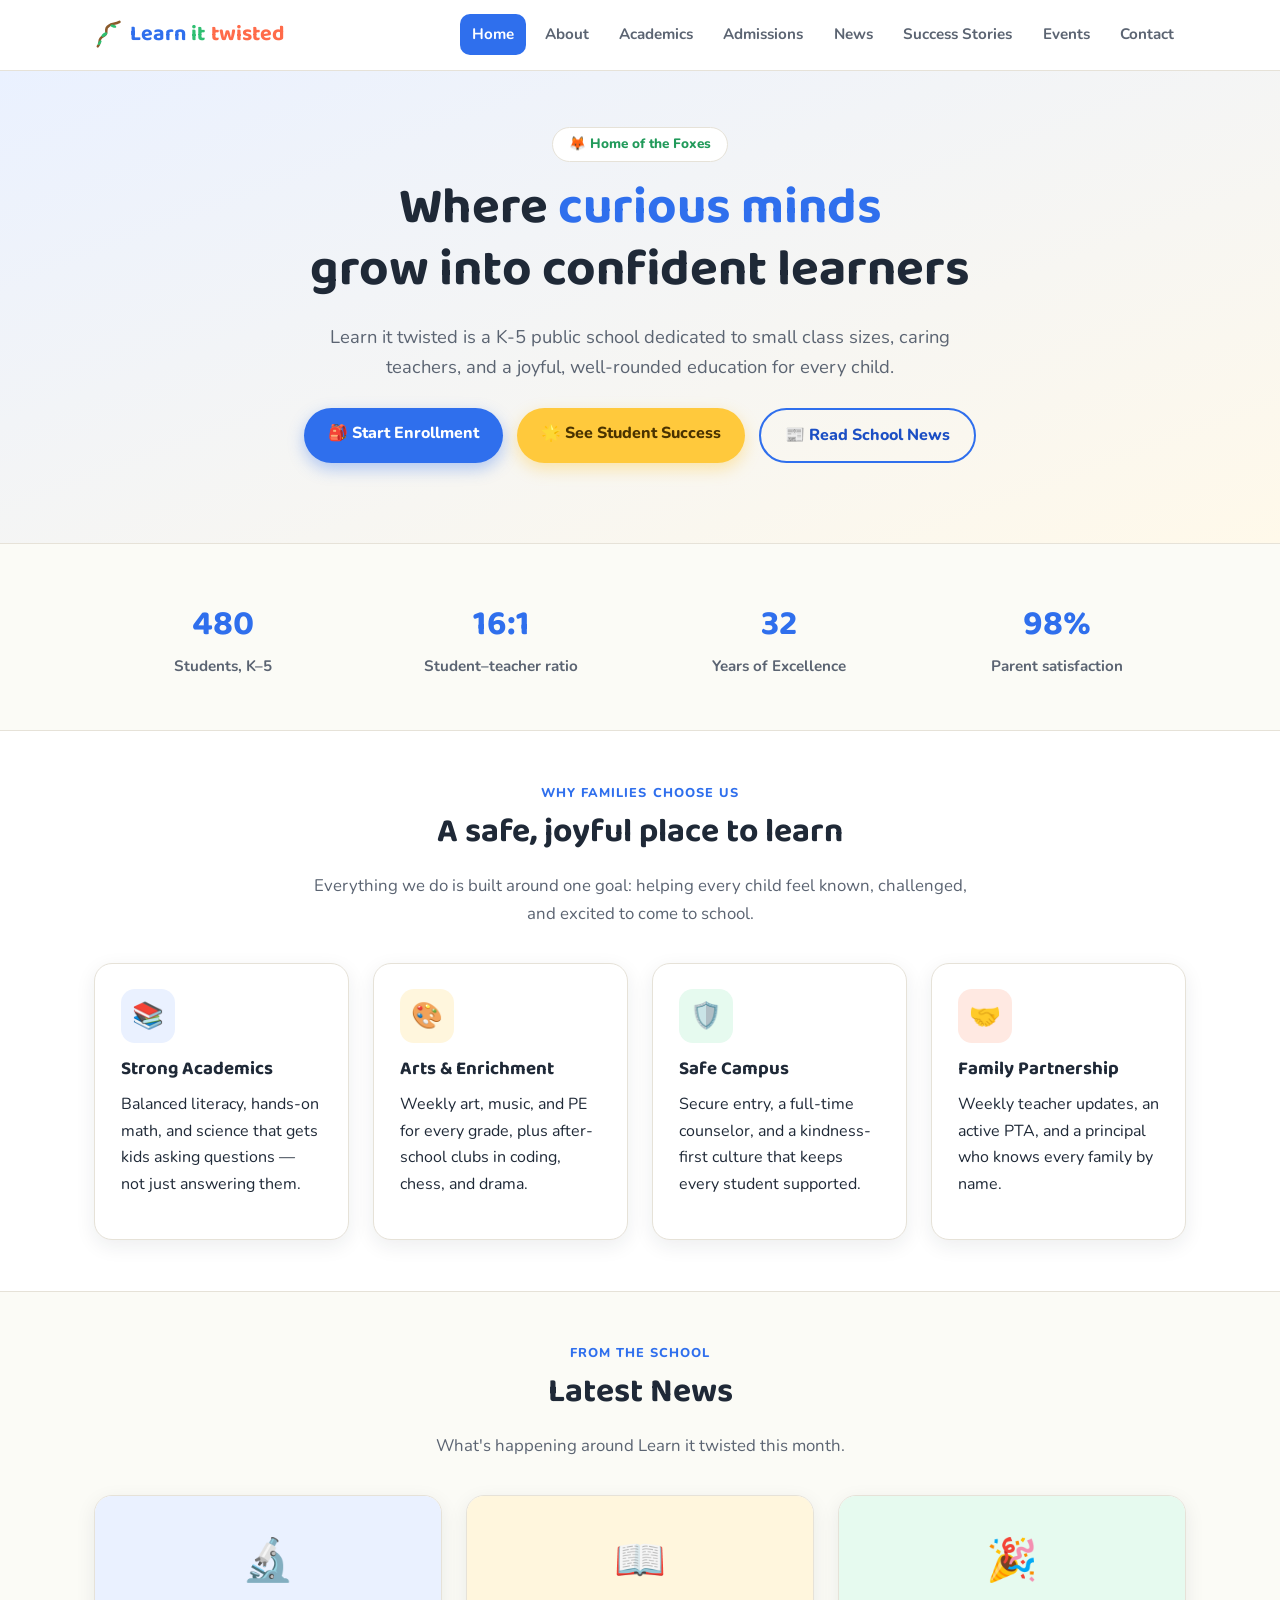
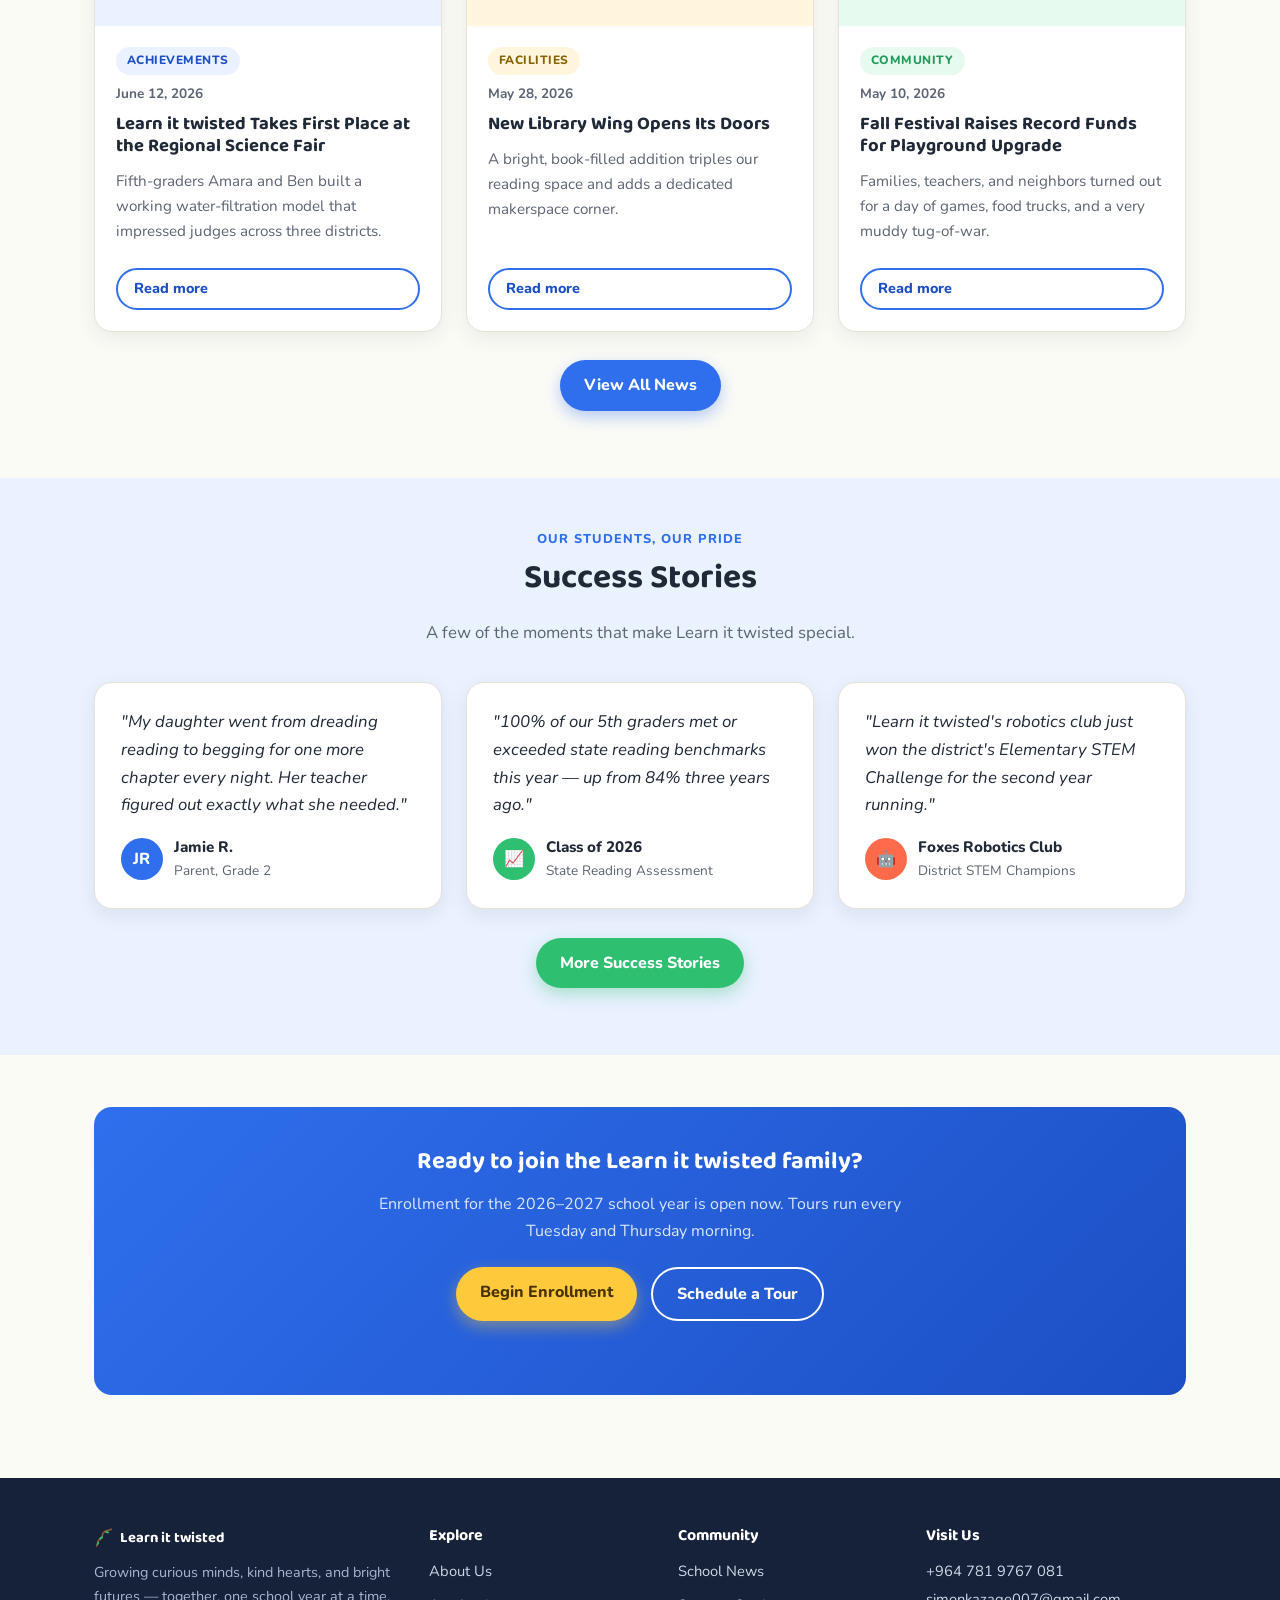
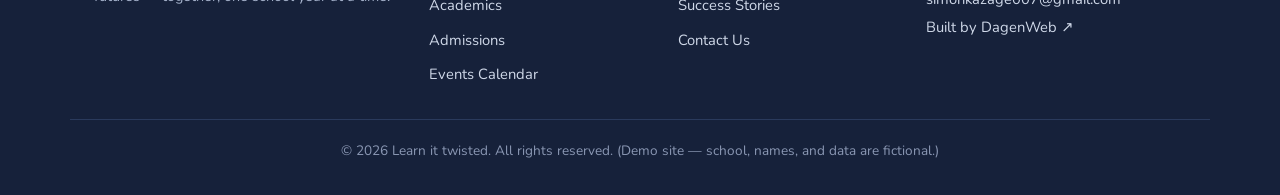
==== commit b828e797: "Add files via upload" ====
--- a/index.html
+++ b/index.html
@@ -5,7 +5,7 @@
 <meta name="viewport" content="width=device-width, initial-scale=1.0">
 <title>Learn it twisted</title>
 <meta name="description" content="Learn it twisted — a warm, welcoming K-5 school. Explore academics, admissions, news, events, and student success stories.">
-<link rel="icon" href="data:image/svg+xml,<svg xmlns=%22http://www.w3.org/2000/svg%22 viewBox=%220 0 100 100%22><text y=%22.9em%22 font-size=%2290%22>🍁</text></svg>">
+<link rel="icon" href="data:image/svg+xml,<svg xmlns=%22http://www.w3.org/2000/svg%22 viewBox=%220 0 32 32%22><path d=%22M4,28 C8,24 3,20 10,17 C17,14 9,10 16,6 C19,3 22,5 27,2%22 fill=%22none%22 stroke=%22%238b5a2b%22 stroke-width=%222.6%22 stroke-linecap=%22round%22/><ellipse cx=%2211%22 cy=%2215.5%22 rx=%223.4%22 ry=%221.7%22 fill=%22%232fbf71%22 transform=%22rotate(-35 11 15.5)%22/><ellipse cx=%2220.5%22 cy=%226.5%22 rx=%223.2%22 ry=%221.6%22 fill=%22%232fbf71%22 transform=%22rotate(15 20.5 6.5)%22/><ellipse cx=%226%22 cy=%2224%22 rx=%222.8%22 ry=%221.4%22 fill=%22%232fbf71%22 transform=%22rotate(-55 6 24)%22/></svg>">
 <link rel="preconnect" href="https://fonts.googleapis.com">
 <link rel="preconnect" href="https://fonts.gstatic.com" crossorigin>
 <link href="https://fonts.googleapis.com/css2?family=Baloo+2:wght@500;600;700;800&family=Nunito:wght@400;600;700;800&display=swap" rel="stylesheet">
@@ -14,7 +14,7 @@
 <body>
 <header class="site-header">
     <div class="container header-inner">
-        <a href="index.html" class="logo">🍁 <span class="logo-m">Learn</span> <span class="logo-g">it</span> <span class="logo-e">twisted</span></a>
+        <a href="index.html" class="logo"><svg class="brand-icon" viewBox="0 0 32 32" aria-hidden="true"><path d="M4,28 C8,24 3,20 10,17 C17,14 9,10 16,6 C19,3 22,5 27,2" fill="none" stroke="#8b5a2b" stroke-width="2.6" stroke-linecap="round"/><ellipse cx="11" cy="15.5" rx="3.4" ry="1.7" fill="#2fbf71" transform="rotate(-35 11 15.5)"/><ellipse cx="20.5" cy="6.5" rx="3.2" ry="1.6" fill="#2fbf71" transform="rotate(15 20.5 6.5)"/><ellipse cx="6" cy="24" rx="2.8" ry="1.4" fill="#2fbf71" transform="rotate(-55 6 24)"/></svg> <span class="logo-m">Learn</span> <span class="logo-g">it</span> <span class="logo-e">twisted</span></a>
         <nav class="main-nav">
             <button class="nav-toggle" id="navToggle" aria-label="Toggle menu">☰</button>
             <ul id="navList">
@@ -191,7 +191,7 @@
 <footer class="site-footer">
     <div class="container footer-grid">
         <div class="footer-col footer-about">
-            <a href="index.html" class="logo">🍁 Learn it twisted</a>
+            <a href="index.html" class="logo"><svg class="brand-icon" viewBox="0 0 32 32" aria-hidden="true"><path d="M4,28 C8,24 3,20 10,17 C17,14 9,10 16,6 C19,3 22,5 27,2" fill="none" stroke="#8b5a2b" stroke-width="2.6" stroke-linecap="round"/><ellipse cx="11" cy="15.5" rx="3.4" ry="1.7" fill="#2fbf71" transform="rotate(-35 11 15.5)"/><ellipse cx="20.5" cy="6.5" rx="3.2" ry="1.6" fill="#2fbf71" transform="rotate(15 20.5 6.5)"/><ellipse cx="6" cy="24" rx="2.8" ry="1.4" fill="#2fbf71" transform="rotate(-55 6 24)"/></svg> Learn it twisted</a>
             <p>Growing curious minds, kind hearts, and bright futures — together, one school year at a time.</p>
         </div>
         <div class="footer-col">
--- a/assets/css/style.css
+++ b/assets/css/style.css
@@ -88,6 +88,7 @@
 .logo .logo-m { color: var(--blue); }
 .logo .logo-g { color: var(--green); }
 .logo .logo-e { color: var(--orange); }
+.brand-icon { width: 1.4em; height: 1.4em; flex-shrink: 0; }
 
 .main-nav { display: flex; align-items: center; }
 
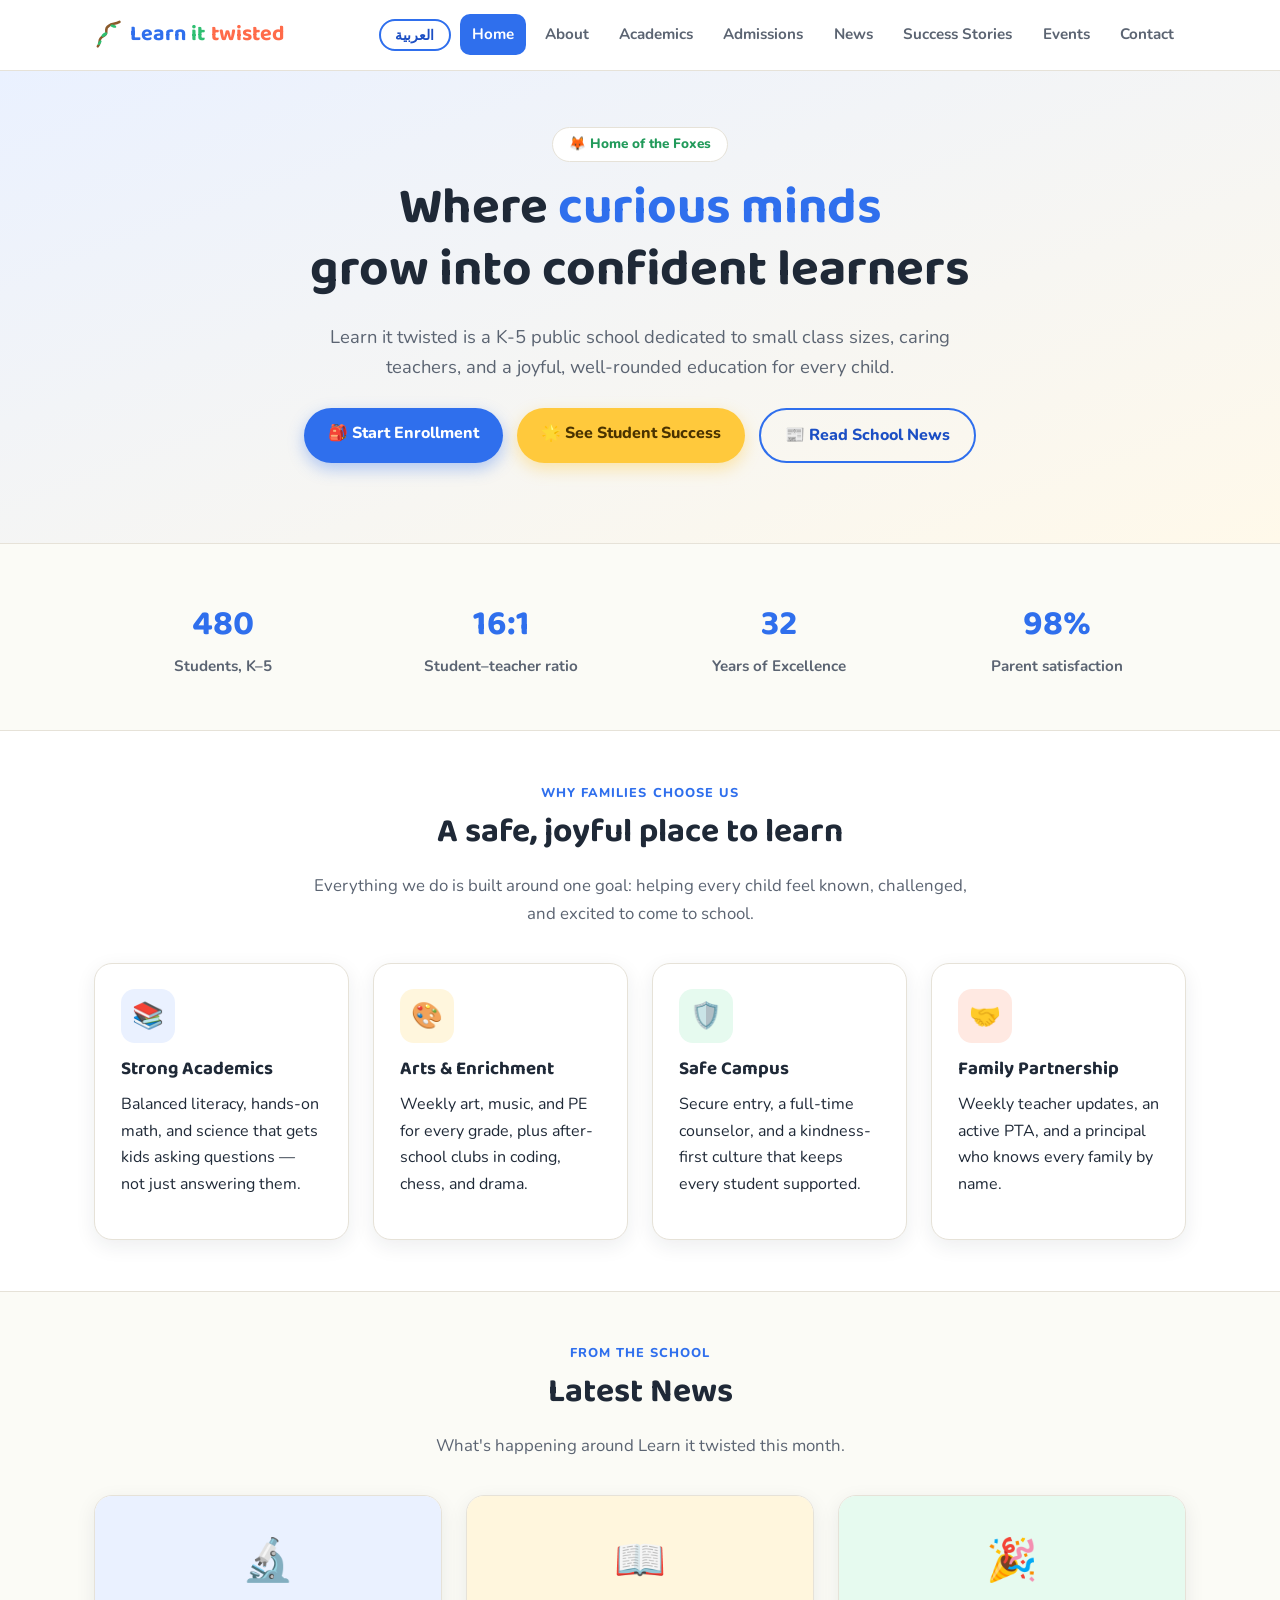
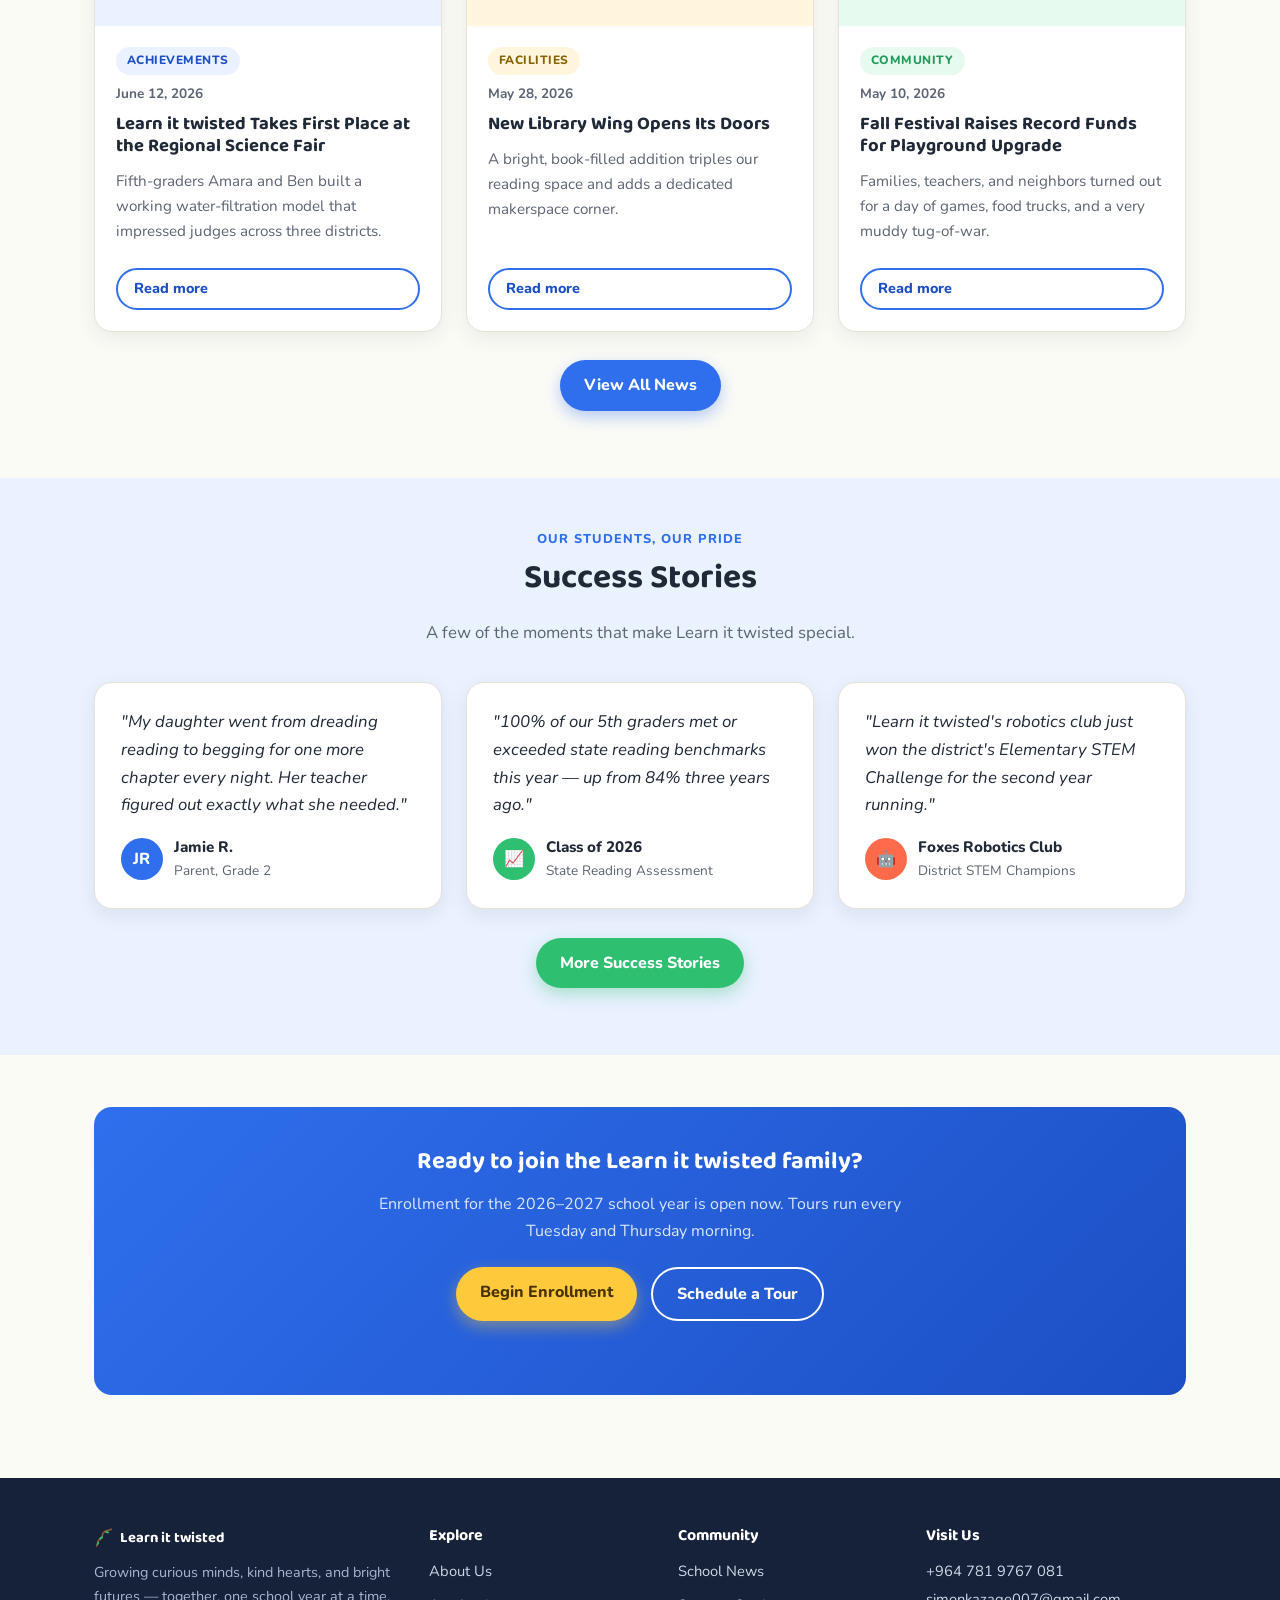
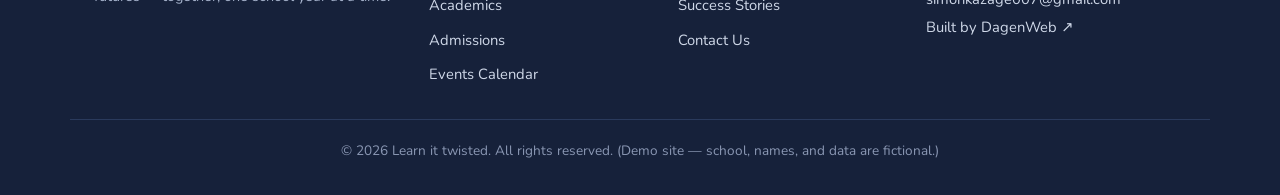
==== commit 9bcc7459: "Add files via upload" ====
--- a/index.html
+++ b/index.html
@@ -8,7 +8,7 @@
 <link rel="icon" href="data:image/svg+xml,<svg xmlns=%22http://www.w3.org/2000/svg%22 viewBox=%220 0 32 32%22><path d=%22M4,28 C8,24 3,20 10,17 C17,14 9,10 16,6 C19,3 22,5 27,2%22 fill=%22none%22 stroke=%22%238b5a2b%22 stroke-width=%222.6%22 stroke-linecap=%22round%22/><ellipse cx=%2211%22 cy=%2215.5%22 rx=%223.4%22 ry=%221.7%22 fill=%22%232fbf71%22 transform=%22rotate(-35 11 15.5)%22/><ellipse cx=%2220.5%22 cy=%226.5%22 rx=%223.2%22 ry=%221.6%22 fill=%22%232fbf71%22 transform=%22rotate(15 20.5 6.5)%22/><ellipse cx=%226%22 cy=%2224%22 rx=%222.8%22 ry=%221.4%22 fill=%22%232fbf71%22 transform=%22rotate(-55 6 24)%22/></svg>">
 <link rel="preconnect" href="https://fonts.googleapis.com">
 <link rel="preconnect" href="https://fonts.gstatic.com" crossorigin>
-<link href="https://fonts.googleapis.com/css2?family=Baloo+2:wght@500;600;700;800&family=Nunito:wght@400;600;700;800&display=swap" rel="stylesheet">
+<link href="https://fonts.googleapis.com/css2?family=Baloo+2:wght@500;600;700;800&family=Nunito:wght@400;600;700;800&family=Tajawal:wght@400;500;700;800&display=swap" rel="stylesheet">
 <link rel="stylesheet" href="assets/css/style.css">
 </head>
 <body>
@@ -16,16 +16,17 @@
     <div class="container header-inner">
         <a href="index.html" class="logo"><svg class="brand-icon" viewBox="0 0 32 32" aria-hidden="true"><path d="M4,28 C8,24 3,20 10,17 C17,14 9,10 16,6 C19,3 22,5 27,2" fill="none" stroke="#8b5a2b" stroke-width="2.6" stroke-linecap="round"/><ellipse cx="11" cy="15.5" rx="3.4" ry="1.7" fill="#2fbf71" transform="rotate(-35 11 15.5)"/><ellipse cx="20.5" cy="6.5" rx="3.2" ry="1.6" fill="#2fbf71" transform="rotate(15 20.5 6.5)"/><ellipse cx="6" cy="24" rx="2.8" ry="1.4" fill="#2fbf71" transform="rotate(-55 6 24)"/></svg> <span class="logo-m">Learn</span> <span class="logo-g">it</span> <span class="logo-e">twisted</span></a>
         <nav class="main-nav">
+            <button class="lang-toggle" id="langToggle" type="button" aria-label="Switch language">العربية</button>
             <button class="nav-toggle" id="navToggle" aria-label="Toggle menu">☰</button>
             <ul id="navList">
-                <li><a href="index.html" class="active">Home</a></li>
-                <li><a href="about.html">About</a></li>
-                <li><a href="academics.html">Academics</a></li>
-                <li><a href="admissions.html">Admissions</a></li>
-                <li><a href="news.html">News</a></li>
-                <li><a href="success.html">Success Stories</a></li>
-                <li><a href="events.html">Events</a></li>
-                <li><a href="contact.html">Contact</a></li>
+                <li><a href="index.html" class="active" data-ar="الرئيسية">Home</a></li>
+                <li><a href="about.html" data-ar="نبذة عنا">About</a></li>
+                <li><a href="academics.html" data-ar="المناهج">Academics</a></li>
+                <li><a href="admissions.html" data-ar="القبول">Admissions</a></li>
+                <li><a href="news.html" data-ar="الأخبار">News</a></li>
+                <li><a href="success.html" data-ar="قصص النجاح">Success Stories</a></li>
+                <li><a href="events.html" data-ar="الفعاليات">Events</a></li>
+                <li><a href="contact.html" data-ar="تواصل">Contact</a></li>
             </ul>
         </nav>
     </div>
@@ -34,13 +35,13 @@
 <main>
 <section class="hero">
     <div class="container hero-inner">
-        <span class="hero-eyebrow">🦊 Home of the Foxes</span>
-        <h1>Where <span class="accent">curious minds</span><br>grow into confident learners</h1>
-        <p class="hero-sub">Learn it twisted is a K-5 public school dedicated to small class sizes, caring teachers, and a joyful, well-rounded education for every child.</p>
+        <span class="hero-eyebrow" data-ar="🦊 موطن الثعالب">🦊 Home of the Foxes</span>
+        <h1 data-ar-html="حيث &lt;span class=&#39;accent&#39;&gt;تنمو العقول الفضولية&lt;/span&gt;&lt;br&gt;لتصبح متعلمين واثقين">Where <span class="accent">curious minds</span><br>grow into confident learners</h1>
+        <p class="hero-sub" data-ar="Learn it twisted مدرسة حكومية للمرحلة الابتدائية (من الروضة حتى الصف الخامس) تُعنى بصفوف صغيرة، ومعلمين مهتمين، وتعليم شامل وممتع لكل طفل.">Learn it twisted is a K-5 public school dedicated to small class sizes, caring teachers, and a joyful, well-rounded education for every child.</p>
         <div class="hero-actions">
-            <a href="admissions.html" class="btn btn-blue">🎒 Start Enrollment</a>
-            <a href="success.html" class="btn btn-yellow">🌟 See Student Success</a>
-            <a href="news.html" class="btn btn-outline">📰 Read School News</a>
+            <a href="admissions.html" class="btn btn-blue" data-ar="🎒 ابدأ التسجيل">🎒 Start Enrollment</a>
+            <a href="success.html" class="btn btn-yellow" data-ar="🌟 قصص نجاح الطلاب">🌟 See Student Success</a>
+            <a href="news.html" class="btn btn-outline" data-ar="📰 اقرأ أخبار المدرسة">📰 Read School News</a>
         </div>
     </div>
 </section>
@@ -48,10 +49,10 @@
 <section class="section">
     <div class="container">
         <div class="stats-row">
-            <div class="stat"><span class="stat-num">480</span><span class="stat-label">Students, K–5</span></div>
-            <div class="stat"><span class="stat-num">16:1</span><span class="stat-label">Student–teacher ratio</span></div>
-            <div class="stat"><span class="stat-num">32</span><span class="stat-label">Years of Excellence</span></div>
-            <div class="stat"><span class="stat-num">98%</span><span class="stat-label">Parent satisfaction</span></div>
+            <div class="stat"><span class="stat-num">480</span><span class="stat-label" data-ar="طالبًا، من الروضة حتى الصف الخامس">Students, K–5</span></div>
+            <div class="stat"><span class="stat-num">16:1</span><span class="stat-label" data-ar="نسبة الطلاب إلى المعلمين">Student–teacher ratio</span></div>
+            <div class="stat"><span class="stat-num">32</span><span class="stat-label" data-ar="عامًا من التميّز">Years of Excellence</span></div>
+            <div class="stat"><span class="stat-num">98%</span><span class="stat-label" data-ar="رضا أولياء الأمور">Parent satisfaction</span></div>
         </div>
     </div>
 </section>
@@ -59,30 +60,30 @@
 <section class="section section-alt">
     <div class="container">
         <div class="section-head">
-            <span class="eyebrow">Why families choose us</span>
-            <h2 class="section-title">A safe, joyful place to learn</h2>
-            <p class="section-sub">Everything we do is built around one goal: helping every child feel known, challenged, and excited to come to school.</p>
+            <span class="eyebrow" data-ar="لماذا تختارنا العائلات">Why families choose us</span>
+            <h2 class="section-title" data-ar="مكان آمن وممتع للتعلّم">A safe, joyful place to learn</h2>
+            <p class="section-sub" data-ar="كل ما نقوم به مبني حول هدف واحد: مساعدة كل طفل ليشعر بأنه معروف، ومتحدّى، ومتحمّس للذهاب إلى المدرسة.">Everything we do is built around one goal: helping every child feel known, challenged, and excited to come to school.</p>
         </div>
         <div class="grid grid-4">
             <div class="card">
                 <div class="icon-badge bg-blue">📚</div>
-                <h3>Strong Academics</h3>
-                <p>Balanced literacy, hands-on math, and science that gets kids asking questions — not just answering them.</p>
+                <h3 data-ar="مناهج قوية">Strong Academics</h3>
+                <p data-ar="محو أمية متوازن، ورياضيات عملية، وعلوم تدفع الأطفال لطرح الأسئلة — لا الإجابة عنها فقط.">Balanced literacy, hands-on math, and science that gets kids asking questions — not just answering them.</p>
             </div>
             <div class="card">
                 <div class="icon-badge bg-yellow">🎨</div>
-                <h3>Arts &amp; Enrichment</h3>
-                <p>Weekly art, music, and PE for every grade, plus after-school clubs in coding, chess, and drama.</p>
+                <h3 data-ar="الفنون والإثراء">Arts &amp; Enrichment</h3>
+                <p data-ar="حصص أسبوعية في الفن والموسيقى والرياضة لكل صف، بالإضافة إلى أندية بعد المدرسة في البرمجة والشطرنج والمسرح.">Weekly art, music, and PE for every grade, plus after-school clubs in coding, chess, and drama.</p>
             </div>
             <div class="card">
                 <div class="icon-badge bg-green">🛡️</div>
-                <h3>Safe Campus</h3>
-                <p>Secure entry, a full-time counselor, and a kindness-first culture that keeps every student supported.</p>
+                <h3 data-ar="حرم آمن">Safe Campus</h3>
+                <p data-ar="دخول آمن، ومرشد طلابي بدوام كامل، وثقافة تقوم على اللطف تدعم كل طالب.">Secure entry, a full-time counselor, and a kindness-first culture that keeps every student supported.</p>
             </div>
             <div class="card">
                 <div class="icon-badge bg-orange">🤝</div>
-                <h3>Family Partnership</h3>
-                <p>Weekly teacher updates, an active PTA, and a principal who knows every family by name.</p>
+                <h3 data-ar="شراكة الأسرة">Family Partnership</h3>
+                <p data-ar="تحديثات أسبوعية من المعلمين، ورابطة أولياء أمور فاعلة، ومديرة تعرف كل عائلة باسمها.">Weekly teacher updates, an active PTA, and a principal who knows every family by name.</p>
             </div>
         </div>
     </div>
@@ -91,97 +92,97 @@
 <section class="section">
     <div class="container">
         <div class="section-head">
-            <span class="eyebrow">From the school</span>
-            <h2 class="section-title">Latest News</h2>
-            <p class="section-sub">What's happening around Learn it twisted this month.</p>
+            <span class="eyebrow" data-ar="من المدرسة">From the school</span>
+            <h2 class="section-title" data-ar="آخر الأخبار">Latest News</h2>
+            <p class="section-sub" data-ar="ما الذي يحدث في Learn it twisted هذا الشهر.">What's happening around Learn it twisted this month.</p>
         </div>
         <div class="grid grid-3">
             <div class="news-card">
                 <div class="news-thumb bg-blue">🔬</div>
                 <div class="news-card-body">
-                    <span class="tag tag-blue">Achievements</span>
-                    <span class="news-date">June 12, 2026</span>
-                    <h3>Learn it twisted Takes First Place at the Regional Science Fair</h3>
-                    <p>Fifth-graders Amara and Ben built a working water-filtration model that impressed judges across three districts.</p>
-                    <a href="news/article-science-fair.html" class="btn btn-outline btn-sm">Read more</a>
+                    <span class="tag tag-blue" data-ar="إنجازات">Achievements</span>
+                    <span class="news-date" data-ar="12 يونيو 2026">June 12, 2026</span>
+                    <h3 data-ar="Learn it twisted تحصد المركز الأول في معرض العلوم الإقليمي">Learn it twisted Takes First Place at the Regional Science Fair</h3>
+                    <p data-ar="طلاب الصف الخامس أمارا وبِن بنوا نموذجًا عاملًا لتنقية المياه أبهر الحكام من ثلاث مناطق تعليمية.">Fifth-graders Amara and Ben built a working water-filtration model that impressed judges across three districts.</p>
+                    <a href="news/article-science-fair.html" class="btn btn-outline btn-sm" data-ar="اقرأ المزيد">Read more</a>
                 </div>
             </div>
             <div class="news-card">
                 <div class="news-thumb bg-yellow">📖</div>
                 <div class="news-card-body">
-                    <span class="tag tag-yellow">Facilities</span>
-                    <span class="news-date">May 28, 2026</span>
-                    <h3>New Library Wing Opens Its Doors</h3>
-                    <p>A bright, book-filled addition triples our reading space and adds a dedicated makerspace corner.</p>
-                    <a href="news/article-library-wing.html" class="btn btn-outline btn-sm">Read more</a>
+                    <span class="tag tag-yellow" data-ar="المرافق">Facilities</span>
+                    <span class="news-date" data-ar="28 مايو 2026">May 28, 2026</span>
+                    <h3 data-ar="جناح المكتبة الجديد يفتح أبوابه">New Library Wing Opens Its Doors</h3>
+                    <p data-ar="إضافة مشرقة ومليئة بالكتب تضاعف مساحة القراءة لدينا ثلاث مرات وتضيف ركن ابتكار مخصصًا.">A bright, book-filled addition triples our reading space and adds a dedicated makerspace corner.</p>
+                    <a href="news/article-library-wing.html" class="btn btn-outline btn-sm" data-ar="اقرأ المزيد">Read more</a>
                 </div>
             </div>
             <div class="news-card">
                 <div class="news-thumb bg-green">🎉</div>
                 <div class="news-card-body">
-                    <span class="tag tag-green">Community</span>
-                    <span class="news-date">May 10, 2026</span>
-                    <h3>Fall Festival Raises Record Funds for Playground Upgrade</h3>
-                    <p>Families, teachers, and neighbors turned out for a day of games, food trucks, and a very muddy tug-of-war.</p>
-                    <a href="news/article-fall-festival.html" class="btn btn-outline btn-sm">Read more</a>
-                </div>
-            </div>
-        </div>
-        <p class="text-center" style="margin-top:1.8rem;"><a href="news.html" class="btn btn-blue">View All News</a></p>
+                    <span class="tag tag-green" data-ar="المجتمع">Community</span>
+                    <span class="news-date" data-ar="10 مايو 2026">May 10, 2026</span>
+                    <h3 data-ar="مهرجان الخريف يجمع أموالًا قياسية لتطوير الملعب">Fall Festival Raises Record Funds for Playground Upgrade</h3>
+                    <p data-ar="حضرت العائلات والمعلمون والجيران يومًا حافلًا بالألعاب وشاحنات الطعام وشد الحبل الموحل جدًا.">Families, teachers, and neighbors turned out for a day of games, food trucks, and a very muddy tug-of-war.</p>
+                    <a href="news/article-fall-festival.html" class="btn btn-outline btn-sm" data-ar="اقرأ المزيد">Read more</a>
+                </div>
+            </div>
+        </div>
+        <p class="text-center" style="margin-top:1.8rem;"><a href="news.html" class="btn btn-blue" data-ar="عرض جميع الأخبار">View All News</a></p>
     </div>
 </section>
 
 <section class="section section-tint">
     <div class="container">
         <div class="section-head">
-            <span class="eyebrow">Our students, our pride</span>
-            <h2 class="section-title">Success Stories</h2>
-            <p class="section-sub">A few of the moments that make Learn it twisted special.</p>
+            <span class="eyebrow" data-ar="طلابنا، فخرنا">Our students, our pride</span>
+            <h2 class="section-title" data-ar="قصص النجاح">Success Stories</h2>
+            <p class="section-sub" data-ar="بعض اللحظات التي تجعل Learn it twisted مميزة.">A few of the moments that make Learn it twisted special.</p>
         </div>
         <div class="grid grid-3">
             <div class="testimonial-card">
-                <p class="testimonial-quote">"My daughter went from dreading reading to begging for one more chapter every night. Her teacher figured out exactly what she needed."</p>
+                <p class="testimonial-quote" data-ar="&quot;انتقلت ابنتي من كراهية القراءة إلى التوسل لقراءة فصل إضافي كل ليلة. معلمتها عرفت بالضبط ما كانت تحتاجه.&quot;">"My daughter went from dreading reading to begging for one more chapter every night. Her teacher figured out exactly what she needed."</p>
                 <div class="testimonial-author">
                     <div class="avatar avatar-blue">JR</div>
                     <div>
-                        <div class="testimonial-name">Jamie R.</div>
-                        <div class="testimonial-role">Parent, Grade 2</div>
+                        <div class="testimonial-name" data-ar="جيمي ر.">Jamie R.</div>
+                        <div class="testimonial-role" data-ar="ولي أمر، الصف الثاني">Parent, Grade 2</div>
                     </div>
                 </div>
             </div>
             <div class="testimonial-card">
-                <p class="testimonial-quote">"100% of our 5th graders met or exceeded state reading benchmarks this year — up from 84% three years ago."</p>
+                <p class="testimonial-quote" data-ar="&quot;100% من طلاب الصف الخامس لدينا حققوا أو تجاوزوا معايير القراءة الحكومية هذا العام — ارتفاعًا من 84% قبل ثلاث سنوات.&quot;">"100% of our 5th graders met or exceeded state reading benchmarks this year — up from 84% three years ago."</p>
                 <div class="testimonial-author">
                     <div class="avatar avatar-green">📈</div>
                     <div>
-                        <div class="testimonial-name">Class of 2026</div>
-                        <div class="testimonial-role">State Reading Assessment</div>
+                        <div class="testimonial-name" data-ar="دفعة 2026">Class of 2026</div>
+                        <div class="testimonial-role" data-ar="تقييم القراءة الحكومي">State Reading Assessment</div>
                     </div>
                 </div>
             </div>
             <div class="testimonial-card">
-                <p class="testimonial-quote">"Learn it twisted's robotics club just won the district's Elementary STEM Challenge for the second year running."</p>
+                <p class="testimonial-quote" data-ar="&quot;نادي الروبوتات في Learn it twisted فاز للتو بتحدي العلوم والتقنية للمرحلة الابتدائية على مستوى المنطقة، للعام الثاني على التوالي.&quot;">"Learn it twisted's robotics club just won the district's Elementary STEM Challenge for the second year running."</p>
                 <div class="testimonial-author">
                     <div class="avatar avatar-orange">🤖</div>
                     <div>
-                        <div class="testimonial-name">Foxes Robotics Club</div>
-                        <div class="testimonial-role">District STEM Champions</div>
+                        <div class="testimonial-name" data-ar="نادي روبوتات الثعالب">Foxes Robotics Club</div>
+                        <div class="testimonial-role" data-ar="أبطال العلوم والتقنية على مستوى المنطقة">District STEM Champions</div>
                     </div>
                 </div>
             </div>
         </div>
-        <p class="text-center" style="margin-top:1.8rem;"><a href="success.html" class="btn btn-green">More Success Stories</a></p>
+        <p class="text-center" style="margin-top:1.8rem;"><a href="success.html" class="btn btn-green" data-ar="المزيد من قصص النجاح">More Success Stories</a></p>
     </div>
 </section>
 
 <section class="section">
     <div class="container">
         <div class="cta-banner">
-            <h2>Ready to join the Learn it twisted family?</h2>
-            <p>Enrollment for the 2026–2027 school year is open now. Tours run every Tuesday and Thursday morning.</p>
+            <h2 data-ar="مستعدون للانضمام إلى عائلة Learn it twisted؟">Ready to join the Learn it twisted family?</h2>
+            <p data-ar="التسجيل للعام الدراسي 2026–2027 مفتوح الآن. الجولات التعريفية كل ثلاثاء وخميس صباحًا.">Enrollment for the 2026–2027 school year is open now. Tours run every Tuesday and Thursday morning.</p>
             <div class="hero-actions">
-                <a href="admissions.html" class="btn btn-yellow">Begin Enrollment</a>
-                <a href="contact.html" class="btn btn-outline" style="color:#fff;border-color:#fff;">Schedule a Tour</a>
+                <a href="admissions.html" class="btn btn-yellow" data-ar="ابدأ التسجيل">Begin Enrollment</a>
+                <a href="contact.html" class="btn btn-outline" style="color:#fff;border-color:#fff;" data-ar="حدد موعد جولة">Schedule a Tour</a>
             </div>
         </div>
     </div>
@@ -192,36 +193,36 @@
     <div class="container footer-grid">
         <div class="footer-col footer-about">
             <a href="index.html" class="logo"><svg class="brand-icon" viewBox="0 0 32 32" aria-hidden="true"><path d="M4,28 C8,24 3,20 10,17 C17,14 9,10 16,6 C19,3 22,5 27,2" fill="none" stroke="#8b5a2b" stroke-width="2.6" stroke-linecap="round"/><ellipse cx="11" cy="15.5" rx="3.4" ry="1.7" fill="#2fbf71" transform="rotate(-35 11 15.5)"/><ellipse cx="20.5" cy="6.5" rx="3.2" ry="1.6" fill="#2fbf71" transform="rotate(15 20.5 6.5)"/><ellipse cx="6" cy="24" rx="2.8" ry="1.4" fill="#2fbf71" transform="rotate(-55 6 24)"/></svg> Learn it twisted</a>
-            <p>Growing curious minds, kind hearts, and bright futures — together, one school year at a time.</p>
+            <p data-ar="ننمّي عقولًا فضولية، وقلوبًا طيبة، ومستقبلًا مشرقًا — معًا، عامًا دراسيًا تلو الآخر.">Growing curious minds, kind hearts, and bright futures — together, one school year at a time.</p>
         </div>
         <div class="footer-col">
-            <h4>Explore</h4>
+            <h4 data-ar="استكشف">Explore</h4>
             <ul>
-                <li><a href="about.html">About Us</a></li>
-                <li><a href="academics.html">Academics</a></li>
-                <li><a href="admissions.html">Admissions</a></li>
-                <li><a href="events.html">Events Calendar</a></li>
+                <li><a href="about.html" data-ar="نبذة عنا">About Us</a></li>
+                <li><a href="academics.html" data-ar="المناهج">Academics</a></li>
+                <li><a href="admissions.html" data-ar="القبول">Admissions</a></li>
+                <li><a href="events.html" data-ar="تقويم الفعاليات">Events Calendar</a></li>
             </ul>
         </div>
         <div class="footer-col">
-            <h4>Community</h4>
+            <h4 data-ar="المجتمع">Community</h4>
             <ul>
-                <li><a href="news.html">School News</a></li>
-                <li><a href="success.html">Success Stories</a></li>
-                <li><a href="contact.html">Contact Us</a></li>
+                <li><a href="news.html" data-ar="أخبار المدرسة">School News</a></li>
+                <li><a href="success.html" data-ar="قصص النجاح">Success Stories</a></li>
+                <li><a href="contact.html" data-ar="تواصل معنا">Contact Us</a></li>
             </ul>
         </div>
         <div class="footer-col">
-            <h4>Visit Us</h4>
+            <h4 data-ar="تواصل">Visit Us</h4>
             <address>
                 <a href="tel:+9647819767081">+964 781 9767 081</a><br>
                 <a href="mailto:simonkazage007@gmail.com">simonkazage007@gmail.com</a><br>
-                <a href="https://simon-dagenhart.github.io/DagenWeb/" target="_blank" rel="noopener noreferrer">Built by DagenWeb &#8599;</a>
+                <a href="https://simon-dagenhart.github.io/DagenWeb/" target="_blank" rel="noopener noreferrer" data-ar="بُني بواسطة DagenWeb &#8599;">Built by DagenWeb &#8599;</a>
             </address>
         </div>
     </div>
     <div class="container footer-bottom">
-        <p>&copy; <span id="year"></span> Learn it twisted. All rights reserved. (Demo site — school, names, and data are fictional.)</p>
+        <p>&copy; <span id="year"></span> Learn it twisted. <span data-ar="جميع الحقوق محفوظة. (موقع تجريبي — اسم المدرسة والبيانات وهمية.)">All rights reserved. (Demo site — school, names, and data are fictional.)</span></p>
     </div>
 </footer>
 <script src="assets/js/main.js"></script>
--- a/assets/css/style.css
+++ b/assets/css/style.css
@@ -90,7 +90,20 @@
 .logo .logo-e { color: var(--orange); }
 .brand-icon { width: 1.4em; height: 1.4em; flex-shrink: 0; }
 
-.main-nav { display: flex; align-items: center; }
+.main-nav { display: flex; align-items: center; gap: 0.6rem; }
+
+.lang-toggle {
+    background: transparent;
+    color: var(--blue-dark);
+    border: 2px solid var(--blue);
+    border-radius: 999px;
+    padding: 0.4rem 0.9rem;
+    font-weight: 700;
+    font-size: 0.85rem;
+    cursor: pointer;
+    flex-shrink: 0;
+}
+.lang-toggle:hover { background: var(--blue-light); }
 
 .nav-toggle {
     display: none;
@@ -529,3 +542,34 @@
     .timeline li, .event-card, .step { grid-template-columns: 1fr; }
     .timeline-year { margin-bottom: 0.2rem; }
 }
+
+/* ==========================================================================
+   Arabic / RTL
+   ------------------------------------------------------------------------
+   Toggled by setting dir="rtl" lang="ar" on <html> (see main.js). Flex/grid
+   row layouts flip direction on their own once dir="rtl" is set — only the
+   few hardcoded left/right rules below need manual mirroring. Tajawal
+   takes over for Arabic since Baloo 2/Nunito have no Arabic glyphs.
+   ========================================================================== */
+
+[dir="rtl"] body {
+    font-family: 'Tajawal', system-ui, sans-serif;
+}
+
+[dir="rtl"] h1, [dir="rtl"] h2, [dir="rtl"] h3, [dir="rtl"] h4 {
+    font-family: 'Tajawal', system-ui, sans-serif;
+}
+
+[dir="rtl"] ul {
+    padding-left: 0;
+    padding-right: 1.2em;
+}
+
+[dir="rtl"] .article-body blockquote {
+    border-left: none;
+    border-right: 4px solid var(--blue);
+}
+
+[dir="rtl"] th, [dir="rtl"] td {
+    text-align: right;
+}
